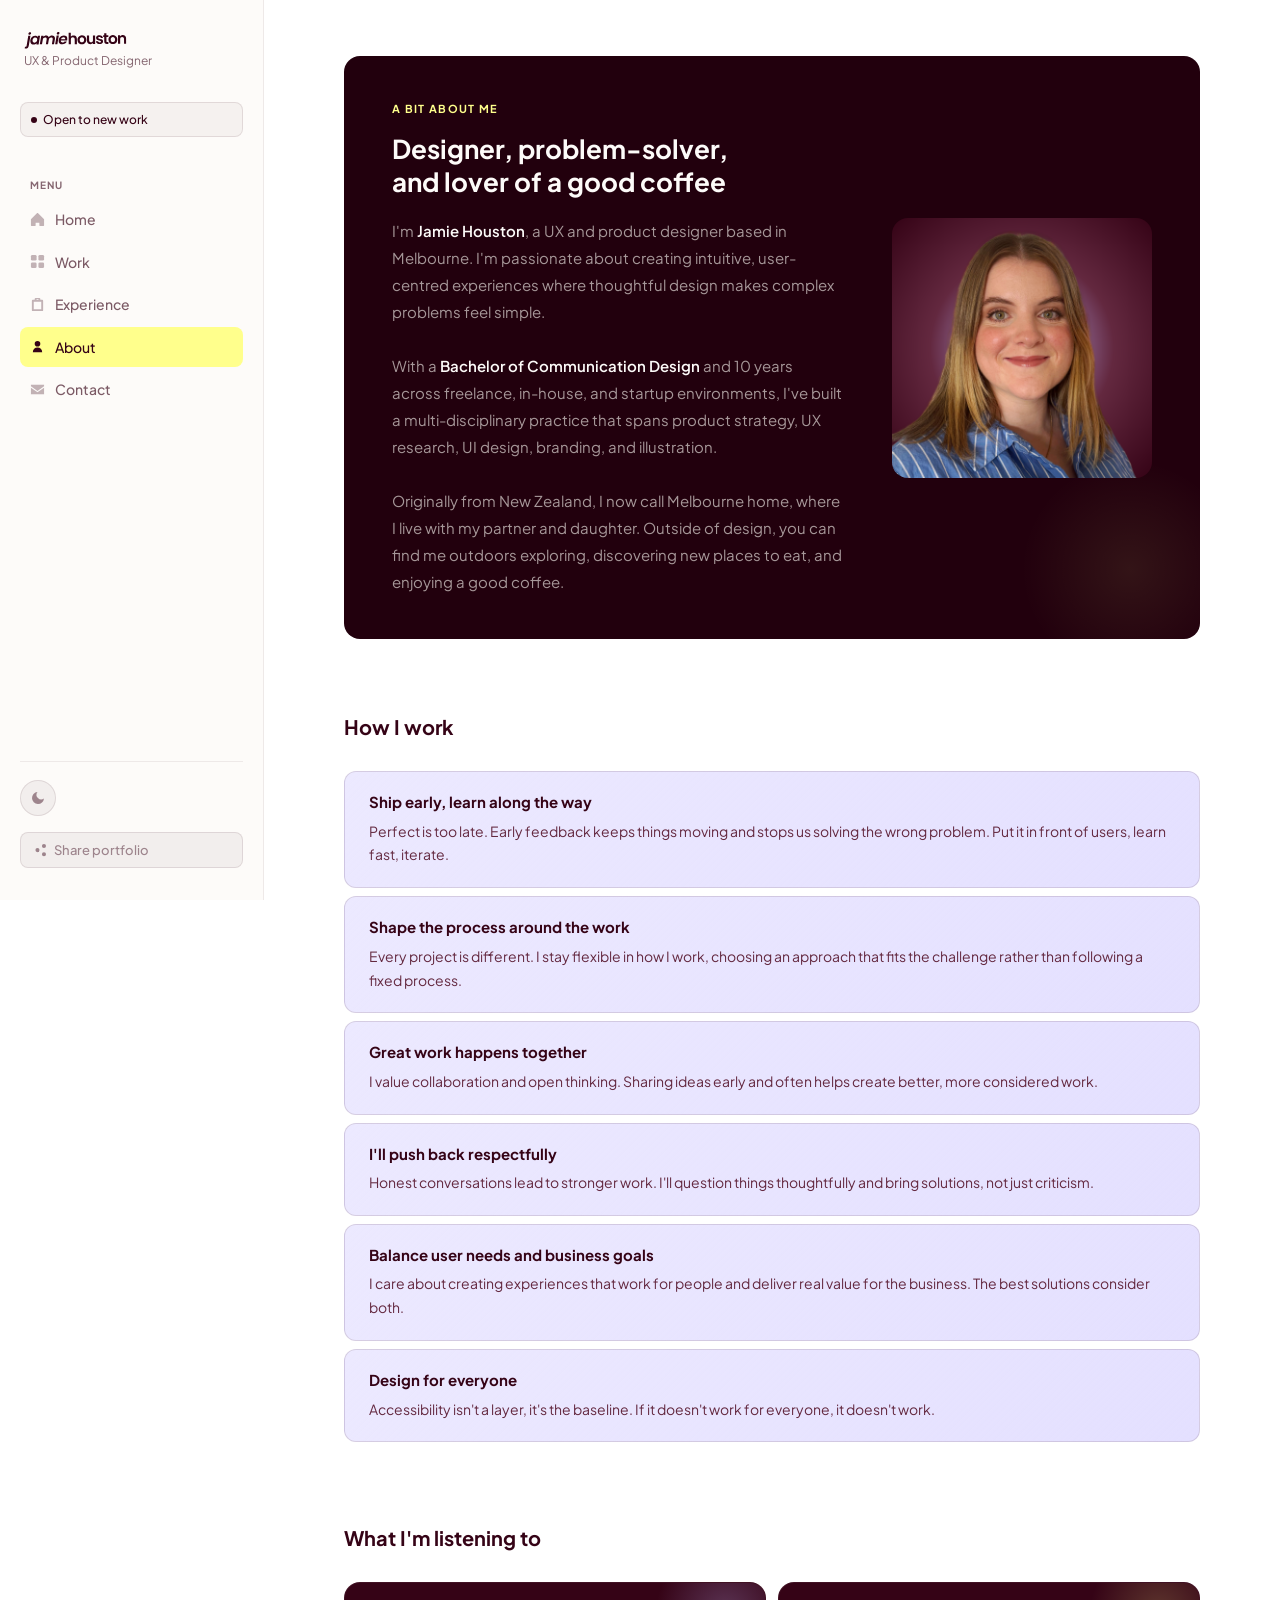
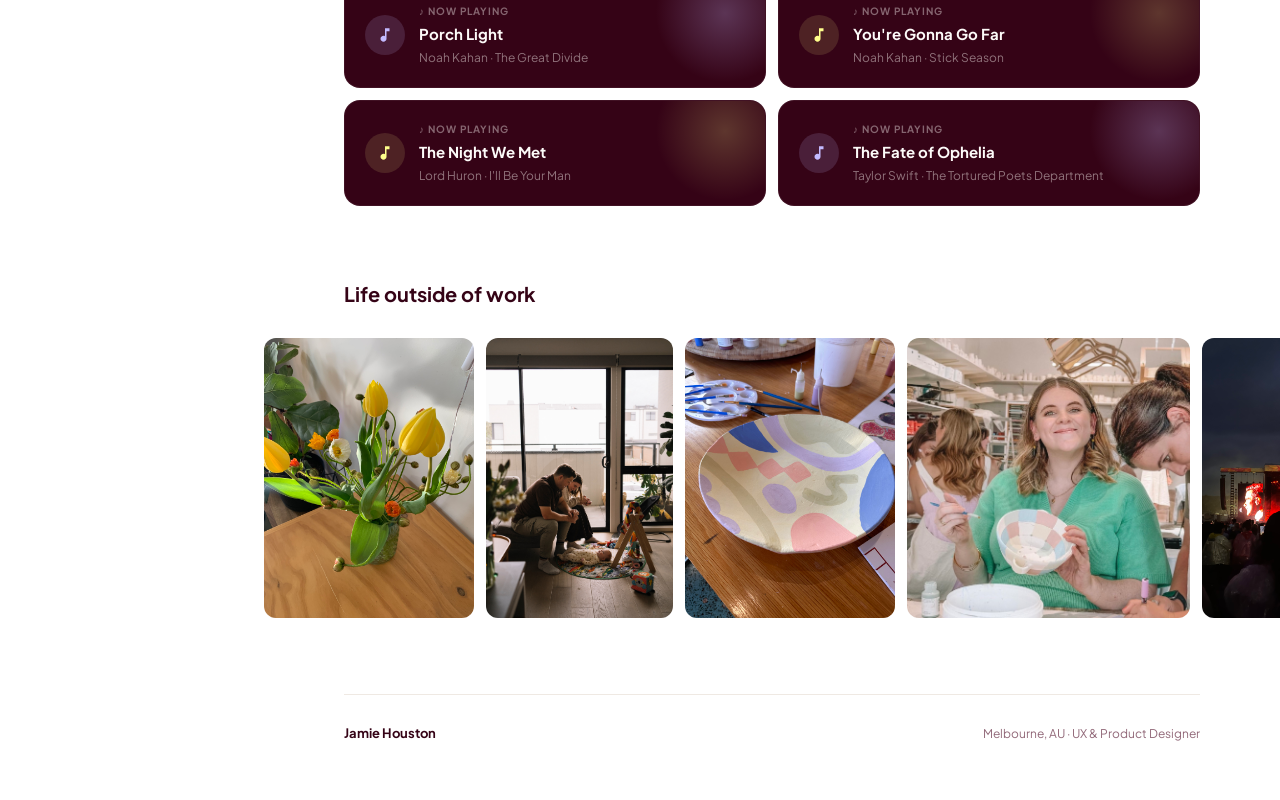
==== about.html @ 2d3634fd "Update portfolio" ====
<!DOCTYPE html>
<html lang="en">
<head>
  <meta charset="UTF-8">
  <meta name="viewport" content="width=device-width, initial-scale=1.0">
  <title>About — Jamie Houston</title>
  <style>
    @import url('https://fonts.googleapis.com/css2?family=Plus+Jakarta+Sans:ital,wght@0,400;0,500;0,600;0,700;1,400&display=swap');
    :root {
      --color-white-100:#ffffff;--color-egg-white-200:#fdfbf9;--color-egg-white-300:#efe9e3;
      --color-aubergine-100:#642940;--color-aubergine-200:#350316;--color-aubergine-300:#22000d;
      --color-lemon-100:#ffffda;--color-lemon-200:#ffff8c;--color-lemon-300:#ffff65;
      --color-violet-100:#ece9ff;--color-violet-200:#c3baff;--color-violet-300:#9081f1;
      --font:'Plus Jakarta Sans',sans-serif;--sidebar-w:264px;--content-max:1200px;
      --radius-sm:8px;--radius-md:12px;--radius-lg:16px;
    }
    *,*::before,*::after{box-sizing:border-box;margin:0;padding:0;}
    html{scroll-behavior:smooth;}
    body{font-family:var(--font);background:var(--color-white-100);color:var(--color-aubergine-200);line-height:1.6;-webkit-font-smoothing:antialiased;}
    a{color:inherit;}ul{list-style:none;}
    .layout{display:flex;min-height:100vh;}
    .main{margin-left:var(--sidebar-w);flex:1;padding:48px 60px;max-width:calc(100% - var(--sidebar-w));}
    .content{max-width:var(--content-max);}
    .sidebar{width:var(--sidebar-w);background:var(--color-aubergine-300);position:fixed;top:0;left:0;height:100vh;display:flex;flex-direction:column;padding:32px 20px;overflow-y:auto;z-index:10;}
    .sidebar-identity{display:flex;align-items:center;gap:12px;margin-bottom:32px;padding:0 4px;text-decoration:none;}
    .avatar{width:42px;height:42px;border-radius:50%;flex-shrink:0;overflow:hidden;object-fit:cover;display:block;}
    .sidebar-name{color:var(--color-egg-white-200);font-weight:700;font-size:14px;line-height:1.2;}
    .sidebar-role{color:rgba(255,251,247,0.55);font-size:12px;margin-top:2px;}
    .available-badge{display:flex;align-items:center;gap:6px;background:rgba(255,255,139,0.08);border:1px solid rgba(255,255,139,0.18);border-radius:var(--radius-sm);padding:7px 10px;margin-bottom:20px;font-size:12px;color:var(--color-lemon-200);font-weight:500;}
    .available-dot{width:6px;height:6px;background:var(--color-lemon-200);border-radius:50%;flex-shrink:0;animation:pulse 2.2s ease-in-out infinite;}
    @keyframes pulse{0%,100%{opacity:1;}50%{opacity:0.35;}}
    .sidebar-nav{display:flex;flex-direction:column;gap:2px;flex:1;}
    .nav-label{color:rgba(255,251,247,0.5);font-size:10px;font-weight:700;text-transform:uppercase;letter-spacing:0.1em;padding:0 10px;margin-top:20px;margin-bottom:4px;}
    .nav-link{display:flex;align-items:center;gap:10px;padding:9px 10px;border-radius:var(--radius-sm);color:rgba(255,251,247,0.5);text-decoration:none;font-size:14px;font-weight:500;transition:background 0.14s ease,color 0.14s ease;}
    .nav-link svg{flex-shrink:0;opacity:0.6;transition:opacity 0.14s;}
    .nav-link:hover{background:rgba(255,255,255,0.06);color:var(--color-egg-white-200);}
    .nav-link:hover svg{opacity:1;}
    .nav-link.active{background:rgba(255,255,139,0.1);color:var(--color-lemon-200);}
    .nav-link.active svg{opacity:1;}
    .sidebar-footer{margin-top:auto;padding-top:18px;border-top:1px solid rgba(255,255,255,0.06);display:flex;flex-direction:column;gap:6px;}
    .contact-link{display:flex;align-items:center;gap:8px;color:rgba(255,251,247,0.55);text-decoration:none;font-size:12px;padding:3px 0;transition:color 0.14s;}
    .contact-link svg{flex-shrink:0;}
    .contact-link:hover{color:var(--color-lemon-200);}
    .section{margin-bottom:72px;scroll-margin-top:32px;}
    .section-header{display:flex;align-items:baseline;justify-content:space-between;margin-bottom:28px;}
    .section-title{font-size:20px;font-weight:700;color:var(--color-aubergine-200);}
    .section-meta{font-size:13px;color:rgba(100,41,64,0.7);}
    .tag{display:inline-block;background:var(--color-violet-100);color:var(--color-aubergine-200);font-size:12px;font-weight:600;padding:5px 13px;border-radius:100px;}
    .tag-warm{background:var(--color-lemon-100);color:var(--color-aubergine-200);}
    .tag-outline{background:transparent;color:var(--color-aubergine-100);border:1px solid var(--color-egg-white-300);font-weight:500;}
    .tag-tool{background:var(--color-egg-white-300);color:var(--color-aubergine-100);}
    .tags-row{display:flex;flex-wrap:wrap;gap:8px;}
    .btn{display:inline-flex;align-items:center;gap:8px;font-family:var(--font);font-size:14px;font-weight:700;padding:10px 20px;border-radius:var(--radius-sm);text-decoration:none;cursor:pointer;border:none;transition:opacity 0.14s,transform 0.14s;}
    .btn:hover{opacity:0.88;transform:translateY(-1px);}
    .btn-primary{background:var(--color-lemon-200);color:var(--color-aubergine-300);}
    .btn-secondary{background:var(--color-aubergine-200);color:var(--color-egg-white-200);}
    .btn-ghost{background:transparent;color:var(--color-aubergine-100);border:1px solid var(--color-egg-white-300);padding:9px 18px;}
    .card{background:var(--color-white-100);border-radius:var(--radius-md);padding:24px;color:var(--color-aubergine-200);}
    .page-header{margin-bottom:48px;}
    .page-eyebrow{font-size:11px;font-weight:700;text-transform:uppercase;letter-spacing:0.12em;color:rgba(100,41,64,0.7);margin-bottom:8px;}
    .page-title{font-size:30px;font-weight:700;color:var(--color-aubergine-200);line-height:1.2;margin-bottom:12px;}
    .page-subtitle{font-size:15px;color:var(--color-aubergine-100);line-height:1.7;max-width:520px;}
    /* Photo slider */
    .about-slider-section{margin-bottom:72px;}
    .about-slider-section h2{font-size:20px;font-weight:700;color:var(--color-aubergine-200);margin-bottom:24px;}
    .about-slider-wrap{overflow:hidden;margin-left:-60px;margin-right:-60px;}
    @keyframes about-slide{0%{transform:translateX(0);}100%{transform:translateX(-50%);}}
    .about-slider-track{display:flex;gap:12px;width:max-content;animation:about-slide 80s linear infinite;padding:4px 0;}
    .about-slider-track:hover{animation-play-state:paused;}
    .about-slider-track img{height:280px;width:auto;display:block;border-radius:var(--radius-md);flex-shrink:0;object-fit:cover;}
    @media(max-width:768px){.about-slider-wrap{margin-left:-20px;margin-right:-20px;}.about-slider-track img{height:200px;}}
    @media(min-width:1280px){.about-slider-wrap{margin-left:-80px;margin-right:-80px;}}
    html.dark .about-slider-section h2{color:var(--color-egg-white-200);}
    .site-footer{border-top:1px solid var(--color-egg-white-300);padding-top:28px;display:flex;align-items:center;justify-content:space-between;}
    .footer-name{font-size:13px;font-weight:700;color:var(--color-aubergine-200);}
    .footer-meta{font-size:12px;color:rgba(100,41,64,0.7);}
    @media(max-width:768px){
      .mobile-topbar{display:flex;}
      .sidebar{transform:translateX(-100%);width:280px;height:100vh;top:0;left:0;flex-direction:column;padding:32px 20px;overflow-y:auto;z-index:30;}
      .sidebar.open{transform:translateX(0);}
      .mobile-overlay.open{display:block;}
      .main{margin-left:0;max-width:100%;padding:76px 20px 40px;}
    }
    @media(max-width:600px){.main{padding:76px 16px 40px;}.page-title{font-size:24px;}}
    @media(min-width:1280px){.main{padding:56px 80px;}}
    .share-btn{display:flex;align-items:center;gap:8px;width:100%;background:rgba(255,255,255,0.06);border:1px solid rgba(255,255,255,0.1);border-radius:var(--radius-sm);padding:9px 12px;color:rgba(255,251,247,0.5);font-family:var(--font);font-size:13px;font-weight:500;cursor:pointer;transition:background 0.14s,color 0.14s;}
    .share-btn:hover{background:rgba(255,255,255,0.1);color:var(--color-egg-white-200);}
    .share-btn.copied{color:var(--color-lemon-200);border-color:rgba(255,255,139,0.3);}
    .theme-toggle{width:36px;height:36px;border-radius:50%;background:rgba(255,255,255,0.06);border:1px solid rgba(255,255,255,0.1);color:rgba(255,251,247,0.5);display:flex;align-items:center;justify-content:center;cursor:pointer;transition:background 0.14s,color 0.14s;margin-bottom:10px;flex-shrink:0;}
    .theme-toggle:hover{background:rgba(255,255,255,0.12);color:var(--color-egg-white-200);}
    html:not(.dark) .sidebar{background:var(--color-egg-white-200);border-right:1px solid rgba(53,3,22,0.07);}
    html:not(.dark) .sidebar-name{color:#350316;}
    .sidebar-logo{height:17px;width:auto;display:block;}
    .mobile-topbar-logo{height:18px;width:auto;display:block;}
    html.dark .sidebar-logo,html.dark .mobile-topbar-logo{filter:brightness(0) invert(1);}
    html:not(.dark) .sidebar-role{color:rgba(53,3,22,0.6);}
    html:not(.dark) .available-badge{background:rgba(53,3,22,0.04);border-color:rgba(53,3,22,0.1);color:#350316;}
    html:not(.dark) .available-dot{background:#350316;}
    html:not(.dark) .nav-label{color:rgba(53,3,22,0.6);}
    html:not(.dark) .nav-link{color:rgba(53,3,22,0.65);}
    html:not(.dark) .nav-link svg{opacity:0.45;}
    html:not(.dark) .nav-link:hover{background:rgba(53,3,22,0.05);color:#350316;}
    html:not(.dark) .nav-link:hover svg,html:not(.dark) .nav-link.active svg{opacity:1;}
    html:not(.dark) .nav-link.active{background:var(--color-lemon-200);color:#350316;}
    html:not(.dark) .sidebar-footer{border-top-color:rgba(53,3,22,0.07);}
    html:not(.dark) .share-btn{background:rgba(53,3,22,0.05);border-color:rgba(53,3,22,0.1);color:rgba(53,3,22,0.45);}
    html:not(.dark) .share-btn:hover{background:rgba(53,3,22,0.08);color:#350316;}
    html:not(.dark) .theme-toggle{background:rgba(53,3,22,0.05);border-color:rgba(53,3,22,0.1);color:rgba(53,3,22,0.45);}
    html:not(.dark) .theme-toggle:hover{background:rgba(53,3,22,0.08);color:#350316;}
    html:not(.dark) .contact-link{color:rgba(53,3,22,0.6);}
    html.dark .sidebar{background:#350316;border-right:1px solid rgba(255,255,255,0.05);}
    html.dark body{background:var(--color-aubergine-300);color:var(--color-egg-white-200);}
    html.dark .card,html.dark .project-card,html.dark .about-card,html.dark .skills-block,html.dark .value-card,html.dark .contact-card{background:var(--color-aubergine-200);}
    html.dark .hero-card,html.dark .about-hero,html.dark .contact-hero{background:var(--color-aubergine-200);box-shadow:inset 0 0 0 1px rgba(255,255,255,0.06);}
    html.dark .section-title,html.dark .page-title,html.dark .exp-role,html.dark .project-title,html.dark .value-name,html.dark .fact-value,html.dark .contact-card-value,html.dark .plg-title{color:var(--color-egg-white-200);}
    html.dark .page-subtitle,html.dark .section-meta,html.dark .page-eyebrow,html.dark .footer-name,html.dark .footer-meta,html.dark .exp-company,html.dark .exp-dates,html.dark .exp-desc,html.dark .project-desc,html.dark .value-text,html.dark .about-card p,html.dark .fact-label,html.dark .contact-card-label,html.dark .avail-text,html.dark .plg-label,html.dark .skills-block-title,html.dark .about-card-title{color:rgba(255,251,247,0.55);}
    html.dark .tag{background:rgba(195,186,255,0.18);color:var(--color-egg-white-200);}
    html.dark .tag-warm{background:rgba(255,255,139,0.14);}
    html.dark .tag-outline{border-color:rgba(255,255,255,0.12);color:rgba(255,251,247,0.45);}
    html.dark .tag-tool,html.dark .exp-skill{background:rgba(255,255,255,0.07);color:rgba(255,251,247,0.55);}
    html.dark .project-cat{background:rgba(195,186,255,0.15);color:rgba(255,251,247,0.7);}
    html.dark .project-cat-warm{background:rgba(255,255,139,0.12);}
    html.dark .btn-ghost{border-color:rgba(255,255,255,0.15);color:rgba(255,251,247,0.6);}
    html.dark .site-footer{border-top-color:rgba(255,255,255,0.08);}
    html.dark .exp-entry{border-bottom-color:rgba(255,255,255,0.08);}
    html.dark .fact-row{border-bottom-color:rgba(255,255,255,0.08);}
    html.dark .plg-box{background:rgba(255,255,255,0.04);}
    html.dark .exp-bullet{color:rgba(255,251,247,0.6);}
    html.dark .exp-current-badge{background:rgba(255,255,139,0.12);}
    html.dark .availability-card{background:rgba(255,255,139,0.05);border-color:rgba(255,255,139,0.12);}
    html.dark .icon-email{background:rgba(195,186,255,0.1);}
    html.dark .icon-linkedin{background:rgba(255,255,139,0.08);}
    html.dark .icon-website{background:rgba(255,255,255,0.05);}
    html.dark .contact-card{border-color:rgba(255,255,255,0.06);}
    /* ---- Page styles ---- */

    /* ---- About hero ---- */
    .about-hero {
      background: var(--color-aubergine-300);
      border-radius: var(--radius-lg);
      padding: 44px 48px;
      margin-bottom: 20px;
      position: relative;
      overflow: hidden;
      display: grid;
      grid-template-columns: 1fr 260px;
      gap: 48px;
      align-items: center;
    }

    .about-hero::after {
      content: '';
      position: absolute;
      bottom: -40px; right: -40px;
      width: 220px; height: 220px;
      background: radial-gradient(circle, rgba(255,255,139,0.08) 0%, transparent 70%);
      pointer-events: none;
    }

    .about-hero-inner {
      position: relative;
      z-index: 1;
    }

    .about-hero-img{position:relative;z-index:1;}
    .about-hero-img img{width:100%;aspect-ratio:1/1;object-fit:cover;border-radius:var(--radius-lg);display:block;}
    @media(max-width:960px){.about-hero{grid-template-columns:1fr;}.about-hero-img{width:160px;margin:24px auto 0;}}

    .about-eyebrow {
      font-size: 11px;
      font-weight: 700;
      color: var(--color-lemon-200);
      text-transform: uppercase;
      letter-spacing: 0.12em;
      margin-bottom: 14px;
    }

    .about-headline {
      font-size: 26px;
      font-weight: 700;
      color: var(--color-egg-white-200);
      line-height: 1.3;
      margin-bottom: 18px;
    }

    .about-body {
      font-size: 15px;
      color: rgba(255,251,247,0.6);
      line-height: 1.8;
    }

    .about-body strong { color: var(--color-egg-white-200); font-weight: 600; }

    /* ---- Two-col layout for about sections ---- */
    .about-grid {
      display: grid;
      grid-template-columns: 1fr 1fr;
      gap: 16px;
      margin-bottom: 16px;
    }

    .about-card {
      background: var(--color-white-100);
      border-radius: var(--radius-md);
      padding: 28px;
    }

    .about-card-title {
      font-size: 11px;
      font-weight: 700;
      text-transform: uppercase;
      letter-spacing: 0.1em;
      color: rgba(100,41,64,0.7);
      margin-bottom: 14px;
    }

    .about-card p {
      font-size: 14px;
      color: var(--color-aubergine-100);
      line-height: 1.7;
    }

    /* ---- Values ---- */
    .how-list{display:flex;flex-direction:column;gap:0;}
    .how-item{background:linear-gradient(135deg,var(--color-violet-100) 0%,rgba(195,186,255,0.45) 100%);border:1px solid rgba(53,3,22,0.12);border-radius:var(--radius-md);margin-bottom:8px;overflow:hidden;padding:20px 24px;}
    .how-item-title{font-size:15px;font-weight:700;color:var(--color-aubergine-200);line-height:1.3;margin-bottom:8px;}
    .how-item-text{font-size:14px;color:var(--color-aubergine-100);line-height:1.7;margin:0;}
    html.dark .how-item{background:rgba(195,186,255,0.06);border-color:rgba(195,186,255,0.12);}
    html.dark .how-item-title{color:var(--color-egg-white-200);}
    html.dark .how-item-text{color:rgba(255,251,247,0.6);}

    /* ---- Quick facts ---- */
    .facts-list {
      display: flex;
      flex-direction: column;
      gap: 0;
    }

    .fact-row {
      display: flex;
      justify-content: space-between;
      align-items: baseline;
      gap: 16px;
      padding: 13px 0;
      border-bottom: 1px solid var(--color-egg-white-300);
      font-size: 14px;
    }

    .fact-row:last-child { border-bottom: none; }

    .fact-label {
      color: rgba(100,41,64,0.7);
      font-weight: 500;
      flex-shrink: 0;
    }

    .fact-value {
      color: var(--color-aubergine-200);
      font-weight: 600;
      text-align: right;
    }

    @media (max-width: 640px) {
      .about-hero { padding: 28px 24px; }
      .about-grid { grid-template-columns: 1fr; }
      .values-grid { grid-template-columns: 1fr; }
    }
    .sidebar{transition:transform 0.3s ease;}
    @media(min-width:769px){.mobile-topbar{display:none;}}
    .mobile-topbar{position:fixed;top:0;left:0;right:0;z-index:35;height:56px;padding:0 20px;align-items:center;justify-content:space-between;background:var(--color-egg-white-200);border-bottom:1px solid var(--color-egg-white-300);}
    .mobile-topbar-name{font-size:14px;font-weight:700;color:var(--color-aubergine-200);}
    .mobile-topbar-actions{display:flex;align-items:center;gap:8px;}
    .mobile-topbar-actions .theme-toggle{margin-bottom:0;}
    .hamburger-btn{width:36px;height:36px;border-radius:var(--radius-sm);background:transparent;border:1px solid rgba(53,3,22,0.15);color:var(--color-aubergine-200);display:flex;align-items:center;justify-content:center;cursor:pointer;transition:background 0.14s;}
    .hamburger-btn:hover{background:rgba(53,3,22,0.06);}
    .mobile-overlay{display:none;position:fixed;inset:0;background:rgba(34,0,13,0.45);z-index:25;}
    html.dark .mobile-topbar{background:var(--color-aubergine-300);border-bottom-color:rgba(255,255,255,0.07);}
    html.dark .mobile-topbar-name{color:var(--color-egg-white-200);}
    html.dark .hamburger-btn{border-color:rgba(255,255,255,0.15);color:var(--color-egg-white-200);}
    html.dark .hamburger-btn:hover{background:rgba(255,255,255,0.08);}

    /* ---- Listening section ---- */
    .listening-grid{display:grid;grid-template-columns:1fr 1fr;gap:12px;}
    .song-card{position:relative;overflow:hidden;background:var(--color-aubergine-200);border-radius:var(--radius-lg);padding:20px;display:flex;align-items:center;gap:14px;text-decoration:none;transition:transform 0.25s ease,box-shadow 0.25s ease;border:1px solid rgba(255,255,255,0.06);}
    .song-card:hover{transform:translateY(-4px);box-shadow:0 14px 36px rgba(34,0,13,0.35);}
    .song-card-glow{position:absolute;width:140px;height:140px;border-radius:50%;top:-40px;right:-30px;pointer-events:none;opacity:0.45;transition:opacity 0.3s ease;}
    .song-card:hover .song-card-glow{opacity:0.85;}
    .song-card--violet .song-card-glow{background:radial-gradient(circle,rgba(195,186,255,0.6) 0%,transparent 70%);}
    .song-card--lemon .song-card-glow{background:radial-gradient(circle,rgba(255,255,139,0.45) 0%,transparent 70%);}
    .song-note-icon{width:40px;height:40px;border-radius:50%;display:flex;align-items:center;justify-content:center;flex-shrink:0;transition:transform 0.25s ease;}
    .song-card:hover .song-note-icon{transform:scale(1.1);}
    .song-card--violet .song-note-icon{background:rgba(195,186,255,0.15);color:var(--color-violet-200);}
    .song-card--lemon .song-note-icon{background:rgba(255,255,139,0.12);color:var(--color-lemon-200);}
    .song-info{flex:1;min-width:0;}
    .song-now-label{font-size:10px;font-weight:700;text-transform:uppercase;letter-spacing:0.1em;color:rgba(255,251,247,0.4);margin-bottom:5px;}
    .song-title{font-size:15px;font-weight:700;color:var(--color-egg-white-200);white-space:nowrap;overflow:hidden;text-overflow:ellipsis;line-height:1.3;}
    .song-meta{font-size:12px;color:rgba(255,251,247,0.45);margin-top:4px;white-space:nowrap;overflow:hidden;text-overflow:ellipsis;}
    .song-waves{display:flex;align-items:flex-end;gap:3px;height:22px;flex-shrink:0;}
    .wave-bar{width:3px;border-radius:2px;animation:wave-anim 1s ease-in-out infinite;}
    .song-card:hover .wave-bar{animation-duration:0.45s;}
    .song-card--violet .wave-bar{background:var(--color-violet-200);}
    .song-card--lemon .wave-bar{background:var(--color-lemon-200);}
    @keyframes wave-anim{0%,100%{height:4px;opacity:0.5;}50%{height:20px;opacity:1;}}
    .wave-bar:nth-child(1){animation-delay:0s;}
    .wave-bar:nth-child(2){animation-delay:0.18s;}
    .wave-bar:nth-child(3){animation-delay:0.36s;}
    .wave-bar:nth-child(4){animation-delay:0.09s;}
    .wave-bar:nth-child(5){animation-delay:0.27s;}
    @media(max-width:640px){.listening-grid{grid-template-columns:1fr;}}

    /* ---- Page load animations ---- */
    @keyframes fadeUp{from{opacity:0;transform:translateY(22px);}to{opacity:1;transform:translateY(0);}}
    @keyframes fadeIn{from{opacity:0;}to{opacity:1;}}
    .anim-hero{animation:fadeUp 0.6s ease both;}
    .anim-tags{animation:fadeUp 0.6s ease 0.15s both;}
    .anim-how-head{animation:fadeUp 0.55s ease 0.25s both;}
    .anim-how-item{opacity:0;animation:fadeUp 0.45s ease both;}
    .anim-slider{animation:fadeIn 0.7s ease 0.5s both;}
    @media(prefers-reduced-motion:reduce){
      .anim-hero,.anim-tags,.anim-how-head,.anim-how-item,.anim-slider{animation:none;opacity:1;}
    }
  </style>
</head>
<body>
<div class="layout">
  <!-- MOBILE TOP BAR -->
  <div class="mobile-topbar">
    <img src="images/jamie-houston-logo.svg" class="mobile-topbar-logo" alt="Jamie Houston">
    <div class="mobile-topbar-actions">
      <button class="theme-toggle" onclick="toggleTheme()" title="Toggle theme"></button>
      <button class="hamburger-btn" onclick="toggleMobileMenu()"><svg width="18" height="14" viewBox="0 0 18 14" fill="currentColor"><rect width="18" height="2" rx="1"/><rect y="6" width="18" height="2" rx="1"/><rect y="12" width="18" height="2" rx="1"/></svg></button>
    </div>
  </div>
  <div class="mobile-overlay" id="mobileOverlay" onclick="toggleMobileMenu()"></div>


  <!-- SIDEBAR -->
  <aside class="sidebar">
    <a href="index.html" class="sidebar-identity">
      
      <div>
        <img src="images/jamie-houston-logo.svg" class="sidebar-logo" alt="Jamie Houston">
        <div class="sidebar-role">UX &amp; Product Designer</div>
      </div>
    </a>

    <div class="available-badge">
      <span class="available-dot"></span>
      Open to new work
    </div>

    <nav class="sidebar-nav">
      <span class="nav-label">Menu</span>
      <a href="index.html" class="nav-link">
        <svg width="15" height="15" viewBox="0 0 16 16" fill="currentColor"><path d="M8.354 1.146a.5.5 0 00-.708 0L1 7.793V14.5A.5.5 0 001.5 15h4a.5.5 0 00.5-.5v-3h4v3a.5.5 0 00.5.5h4a.5.5 0 00.5-.5V7.793L8.354 1.146z"/></svg>
        <span>Home</span>
      </a>
      <a href="work.html" class="nav-link">
        <svg width="15" height="15" viewBox="0 0 16 16" fill="currentColor"><rect x="1" y="1" width="6" height="6" rx="1.5"/><rect x="9" y="1" width="6" height="6" rx="1.5"/><rect x="1" y="9" width="6" height="6" rx="1.5"/><rect x="9" y="9" width="6" height="6" rx="1.5"/></svg>
        <span>Work</span>
      </a>
      <a href="experience.html" class="nav-link">
        <svg width="15" height="15" viewBox="0 0 16 16" fill="currentColor"><path d="M6 1h4a1 1 0 011 1v1h2a1 1 0 011 1v10a1 1 0 01-1 1H3a1 1 0 01-1-1V4a1 1 0 011-1h2V2a1 1 0 011-1zm1 2h2V2H7v1zM4 5v8h8V5H4z"/></svg>
        <span>Experience</span>
      </a>
      <a href="about.html" class="nav-link active">
        <svg width="15" height="15" viewBox="0 0 16 16" fill="currentColor"><path d="M8 8a3 3 0 100-6 3 3 0 000 6zm-5 6a5 5 0 1110 0H3z"/></svg>
        <span>About</span>
      </a>
      <a href="contact.html" class="nav-link">
        <svg width="15" height="15" viewBox="0 0 16 16" fill="currentColor"><path d="M1 3h14v1.5L8 9.5 1 4.5V3zm0 3l7 5 7-5V13H1V6z"/></svg>
        <span>Contact</span>
      </a>
    </nav>

    <div class="sidebar-footer">
      <button class="theme-toggle" id="themeToggle" onclick="toggleTheme()" title="Toggle light / dark mode"></button>
      <button class="share-btn" onclick="sharePortfolio(this)">
        <svg width="13" height="13" viewBox="0 0 16 16" fill="currentColor"><path d="M11 2.5a2.5 2.5 0 115 0 2.5 2.5 0 01-5 0zm-8 5a2.5 2.5 0 115 0 2.5 2.5 0 01-5 0zm8 5a2.5 2.5 0 115 0 2.5 2.5 0 01-5 0zm-7.4-4.7l4.8 2.8m0-5.6L3.6 7.8"/></svg>
        Share portfolio
      </button>
    </div>
  </aside>

  <!-- MAIN -->
  <main class="main">
    <div class="content">

      <!-- Hero -->
      <section class="section">
        <div class="about-hero anim-hero">
          <div class="about-hero-inner">
            <div class="about-eyebrow">A bit about me</div>
            <h1 class="about-headline">Designer, problem-solver,<br>and lover of a good coffee</h1>
            <p class="about-body">
              I'm <strong>Jamie Houston</strong>, a UX and product designer based in Melbourne. I'm passionate about creating intuitive, user-centred experiences where thoughtful design makes complex problems feel simple.<br><br>
              With a <strong>Bachelor of Communication Design</strong> and 10 years across freelance, in-house, and startup environments, I've built a multi-disciplinary practice that spans product strategy, UX research, UI design, branding, and illustration.<br><br>
              Originally from New Zealand, I now call Melbourne home, where I live with my partner and daughter. Outside of design, you can find me outdoors exploring, discovering new places to eat, and enjoying a good coffee.
            </p>
          </div>
          <div class="about-hero-img">
            <img src="images/about-image-jamie.png" alt="Jamie Houston">
          </div>
        </div>

      </section>


      <!-- How I work -->
      <section class="section">
        <div class="section-header anim-how-head">
          <h2 class="section-title">How I work</h2>
        </div>
        <div class="how-list">
          <div class="how-item anim-how-item" style="animation-delay:0.32s">
            <p class="how-item-title">Ship early, learn along the way</p>
            <p class="how-item-text">Perfect is too late. Early feedback keeps things moving and stops us solving the wrong problem. Put it in front of users, learn fast, iterate.</p>
          </div>
          <div class="how-item anim-how-item" style="animation-delay:0.39s">
            <p class="how-item-title">Shape the process around the work</p>
            <p class="how-item-text">Every project is different. I stay flexible in how I work, choosing an approach that fits the challenge rather than following a fixed process.</p>
          </div>
          <div class="how-item anim-how-item" style="animation-delay:0.46s">
            <p class="how-item-title">Great work happens together</p>
            <p class="how-item-text">I value collaboration and open thinking. Sharing ideas early and often helps create better, more considered work.</p>
          </div>
          <div class="how-item anim-how-item" style="animation-delay:0.53s">
            <p class="how-item-title">I'll push back respectfully</p>
            <p class="how-item-text">Honest conversations lead to stronger work. I'll question things thoughtfully and bring solutions, not just criticism.</p>
          </div>
          <div class="how-item anim-how-item" style="animation-delay:0.67s">
            <p class="how-item-title">Balance user needs and business goals</p>
            <p class="how-item-text">I care about creating experiences that work for people and deliver real value for the business. The best solutions consider both.</p>
          </div>
          <div class="how-item anim-how-item" style="animation-delay:0.74s">
            <p class="how-item-title">Design for everyone</p>
            <p class="how-item-text">Accessibility isn't a layer, it's the baseline. If it doesn't work for everyone, it doesn't work.</p>
          </div>
        </div>
      </section>

      <!-- What I'm listening to -->
      <section class="section">
        <div class="section-header">
          <h2 class="section-title">What I'm listening to</h2>
        </div>
        <div class="listening-grid">

          <a class="song-card song-card--violet" href="https://open.spotify.com/search/Porch%20Light%20Noah%20Kahan" target="_blank" rel="noopener">
            <div class="song-card-glow"></div>
            <div class="song-note-icon">
              <svg width="18" height="18" viewBox="0 0 24 24" fill="currentColor"><path d="M12 3v10.55c-.59-.34-1.27-.55-2-.55-2.21 0-4 1.79-4 4s1.79 4 4 4 4-1.79 4-4V7h4V3h-6z"/></svg>
            </div>
            <div class="song-info">
              <div class="song-now-label">♪ Now playing</div>
              <div class="song-title">Porch Light</div>
              <div class="song-meta">Noah Kahan · The Great Divide</div>
            </div>
            <div class="song-waves">
              <div class="wave-bar"></div><div class="wave-bar"></div><div class="wave-bar"></div><div class="wave-bar"></div><div class="wave-bar"></div>
            </div>
          </a>

          <a class="song-card song-card--lemon" href="https://open.spotify.com/search/You%27re%20Gonna%20Go%20Far%20Noah%20Kahan" target="_blank" rel="noopener">
            <div class="song-card-glow"></div>
            <div class="song-note-icon">
              <svg width="18" height="18" viewBox="0 0 24 24" fill="currentColor"><path d="M12 3v10.55c-.59-.34-1.27-.55-2-.55-2.21 0-4 1.79-4 4s1.79 4 4 4 4-1.79 4-4V7h4V3h-6z"/></svg>
            </div>
            <div class="song-info">
              <div class="song-now-label">♪ Now playing</div>
              <div class="song-title">You're Gonna Go Far</div>
              <div class="song-meta">Noah Kahan · Stick Season</div>
            </div>
            <div class="song-waves">
              <div class="wave-bar"></div><div class="wave-bar"></div><div class="wave-bar"></div><div class="wave-bar"></div><div class="wave-bar"></div>
            </div>
          </a>

          <a class="song-card song-card--lemon" href="https://open.spotify.com/search/The%20Night%20We%20Met%20Lord%20Huron" target="_blank" rel="noopener">
            <div class="song-card-glow"></div>
            <div class="song-note-icon">
              <svg width="18" height="18" viewBox="0 0 24 24" fill="currentColor"><path d="M12 3v10.55c-.59-.34-1.27-.55-2-.55-2.21 0-4 1.79-4 4s1.79 4 4 4 4-1.79 4-4V7h4V3h-6z"/></svg>
            </div>
            <div class="song-info">
              <div class="song-now-label">♪ Now playing</div>
              <div class="song-title">The Night We Met</div>
              <div class="song-meta">Lord Huron · I'll Be Your Man</div>
            </div>
            <div class="song-waves">
              <div class="wave-bar"></div><div class="wave-bar"></div><div class="wave-bar"></div><div class="wave-bar"></div><div class="wave-bar"></div>
            </div>
          </a>

          <a class="song-card song-card--violet" href="https://open.spotify.com/search/The%20Fate%20of%20Ophelia%20Taylor%20Swift" target="_blank" rel="noopener">
            <div class="song-card-glow"></div>
            <div class="song-note-icon">
              <svg width="18" height="18" viewBox="0 0 24 24" fill="currentColor"><path d="M12 3v10.55c-.59-.34-1.27-.55-2-.55-2.21 0-4 1.79-4 4s1.79 4 4 4 4-1.79 4-4V7h4V3h-6z"/></svg>
            </div>
            <div class="song-info">
              <div class="song-now-label">♪ Now playing</div>
              <div class="song-title">The Fate of Ophelia</div>
              <div class="song-meta">Taylor Swift · The Tortured Poets Department</div>
            </div>
            <div class="song-waves">
              <div class="wave-bar"></div><div class="wave-bar"></div><div class="wave-bar"></div><div class="wave-bar"></div><div class="wave-bar"></div>
            </div>
          </a>

        </div>
      </section>

      <!-- Photo slider -->
      <section class="about-slider-section anim-slider">
        <h2>Life outside of work</h2>
        <div class="about-slider-wrap">
          <div class="about-slider-track">
            <img src="images/about-image-1.jpg" alt=""><img src="images/about-image-2.JPG" alt=""><img src="images/about-image-3.jpg" alt=""><img src="images/about-image-4.jpg" alt=""><img src="images/about-image-5.jpg" alt=""><img src="images/about-image-6.jpg" alt=""><img src="images/about-image-7.jpg" alt=""><img src="images/about-image-8.jpg" alt=""><img src="images/about-image-9.jpg" alt=""><img src="images/about-image-10.JPG" alt=""><img src="images/about-image-11.jpg" alt=""><img src="images/about-image-12.jpg" alt=""><img src="images/about-image-13.jpg" alt=""><img src="images/about-image-14.jpg" alt=""><img src="images/about-image-15.jpg" alt=""><img src="images/about-image-16.jpg" alt=""><img src="images/about-image-17.jpg" alt=""><img src="images/about-image-18.jpg" alt=""><img src="images/about-image-19.jpg" alt=""><img src="images/about-image-20.JPG" alt=""><img src="images/about-image-21.jpg" alt=""><img src="images/about-image-22.jpg" alt=""><img src="images/about-image-23.jpg" alt=""><img src="images/about-image-24.jpg" alt=""><img src="images/about-image-25.jpg" alt=""><img src="images/about-image-26.jpg" alt=""><img src="images/about-image-27.jpg" alt=""><img src="images/about-image-28.jpg" alt=""><img src="images/about-image-29.jpg" alt=""><img src="images/about-image-30.JPG" alt="">
            <img src="images/about-image-1.jpg" alt=""><img src="images/about-image-2.JPG" alt=""><img src="images/about-image-3.jpg" alt=""><img src="images/about-image-4.jpg" alt=""><img src="images/about-image-5.jpg" alt=""><img src="images/about-image-6.jpg" alt=""><img src="images/about-image-7.jpg" alt=""><img src="images/about-image-8.jpg" alt=""><img src="images/about-image-9.jpg" alt=""><img src="images/about-image-10.JPG" alt=""><img src="images/about-image-11.jpg" alt=""><img src="images/about-image-12.jpg" alt=""><img src="images/about-image-13.jpg" alt=""><img src="images/about-image-14.jpg" alt=""><img src="images/about-image-15.jpg" alt=""><img src="images/about-image-16.jpg" alt=""><img src="images/about-image-17.jpg" alt=""><img src="images/about-image-18.jpg" alt=""><img src="images/about-image-19.jpg" alt=""><img src="images/about-image-20.JPG" alt=""><img src="images/about-image-21.jpg" alt=""><img src="images/about-image-22.jpg" alt=""><img src="images/about-image-23.jpg" alt=""><img src="images/about-image-24.jpg" alt=""><img src="images/about-image-25.jpg" alt=""><img src="images/about-image-26.jpg" alt=""><img src="images/about-image-27.jpg" alt=""><img src="images/about-image-28.jpg" alt=""><img src="images/about-image-29.jpg" alt=""><img src="images/about-image-30.JPG" alt="">
          </div>
        </div>
      </section>

      <footer class="site-footer">
        <span class="footer-name">Jamie Houston</span>
        <span class="footer-meta">Melbourne, AU · UX &amp; Product Designer</span>
      </footer>

    </div>
  </main>
</div>
<script>
function toggleTheme() {
  const isDark = document.documentElement.classList.toggle('dark');
  localStorage.setItem('theme', isDark ? 'dark' : 'light');
  updateThemeIcon();
}
function updateThemeIcon() {
  const isDark = document.documentElement.classList.contains('dark');
  const icon = isDark
    ? '<svg width="16" height="16" viewBox="0 0 24 24" fill="none" stroke="currentColor" stroke-width="2" stroke-linecap="round" stroke-linejoin="round"><circle cx="12" cy="12" r="4"/><path d="M12 2v2M12 20v2M4.93 4.93l1.41 1.41M17.66 17.66l1.41 1.41M2 12h2M20 12h2M6.34 17.66l-1.41 1.41M19.07 4.93l-1.41 1.41"/></svg>'
    : '<svg width="16" height="16" viewBox="0 0 24 24" fill="currentColor"><path d="M21 12.79A9 9 0 1 1 11.21 3 7 7 0 0 0 21 12.79z"/></svg>';
  document.querySelectorAll('.theme-toggle').forEach(btn => btn.innerHTML = icon);
}
function toggleMobileMenu() {
  document.querySelector('.sidebar').classList.toggle('open');
  document.getElementById('mobileOverlay').classList.toggle('open');
}
(function() {
  if (localStorage.getItem('theme') === 'dark') document.documentElement.classList.add('dark');
  updateThemeIcon();
})();
function sharePortfolio(btn) {
  const url = window.location.href;
  if (navigator.share) {
    navigator.share({ title: 'Jamie Houston — UX & Product Designer', url });
  } else {
    navigator.clipboard.writeText(url).then(() => {
      const orig = btn.innerHTML;
      btn.innerHTML = '<svg width="13" height="13" viewBox="0 0 16 16" fill="currentColor"><path d="M13 3L6 11 3 8"/></svg> Link copied!';
      btn.classList.add('copied');
      setTimeout(() => { btn.innerHTML = orig; btn.classList.remove('copied'); }, 2000);
    });
  }
}
</script>
</body>
</html>
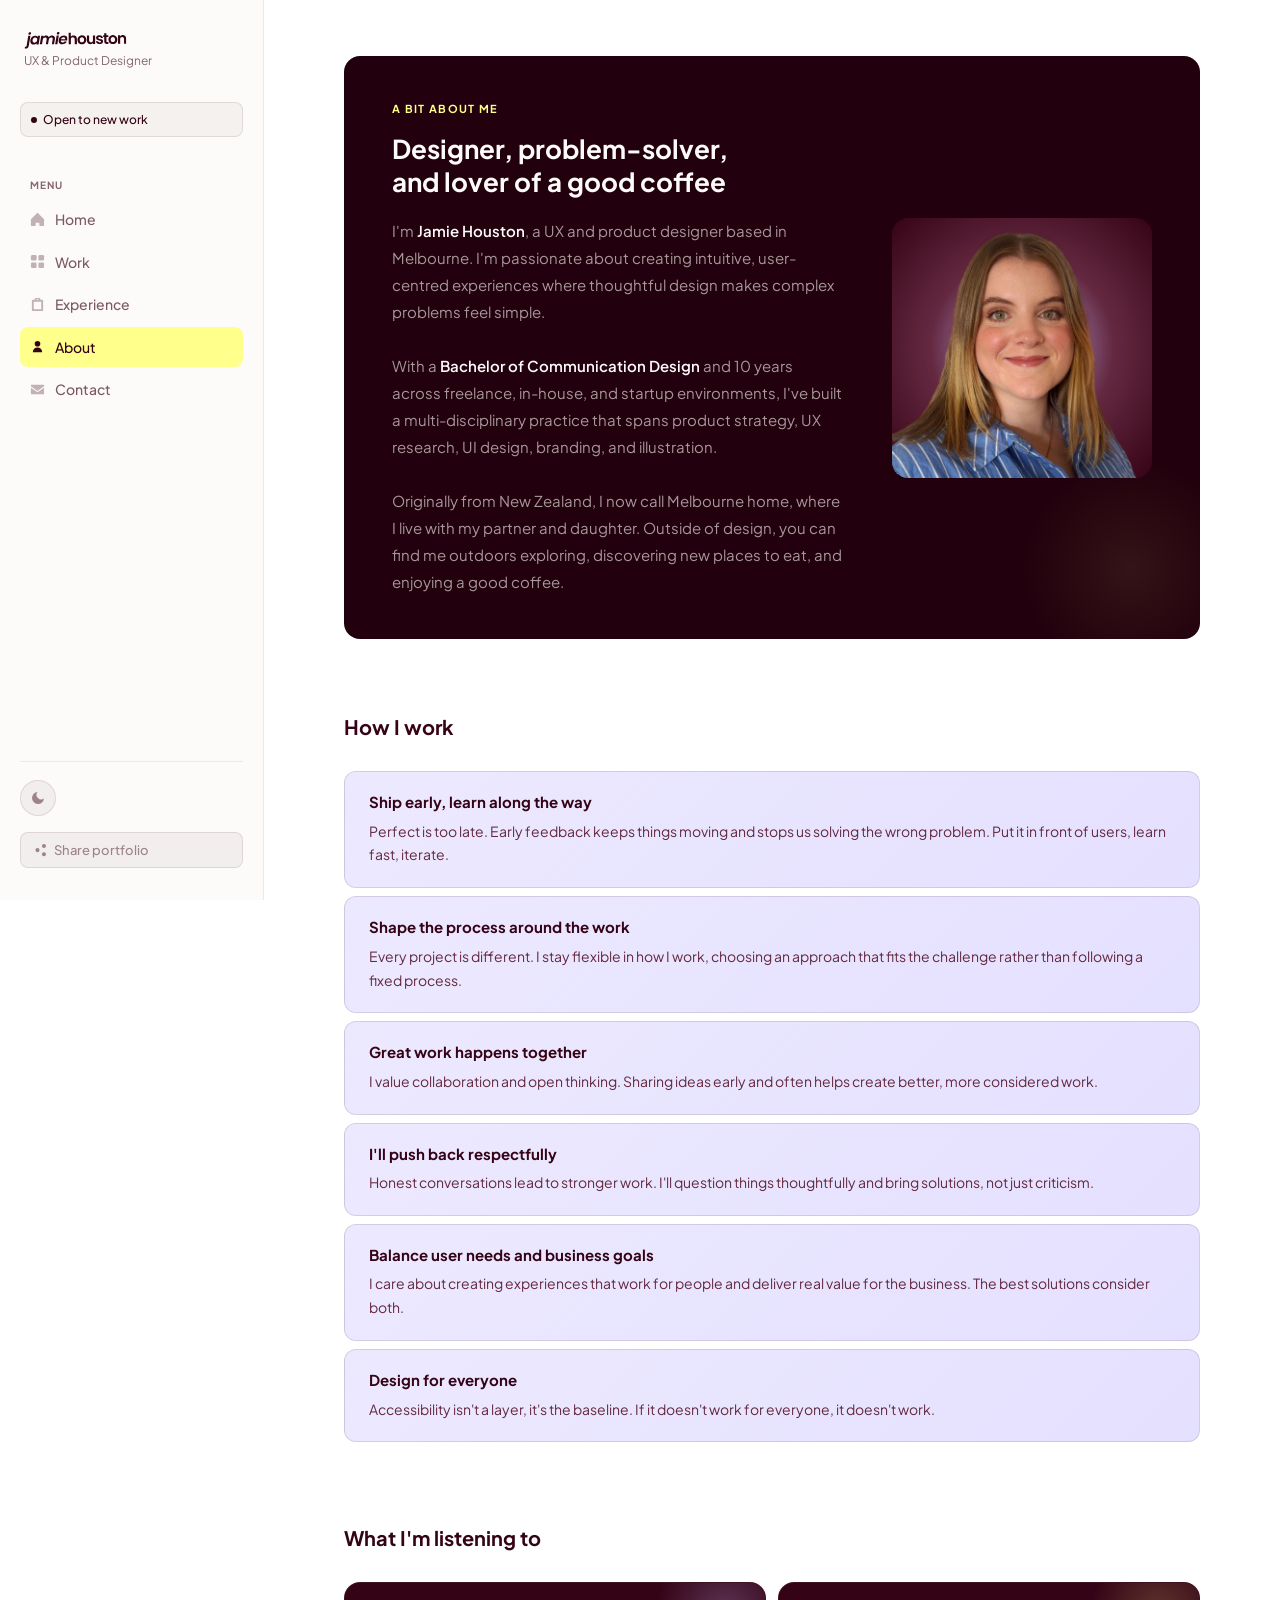
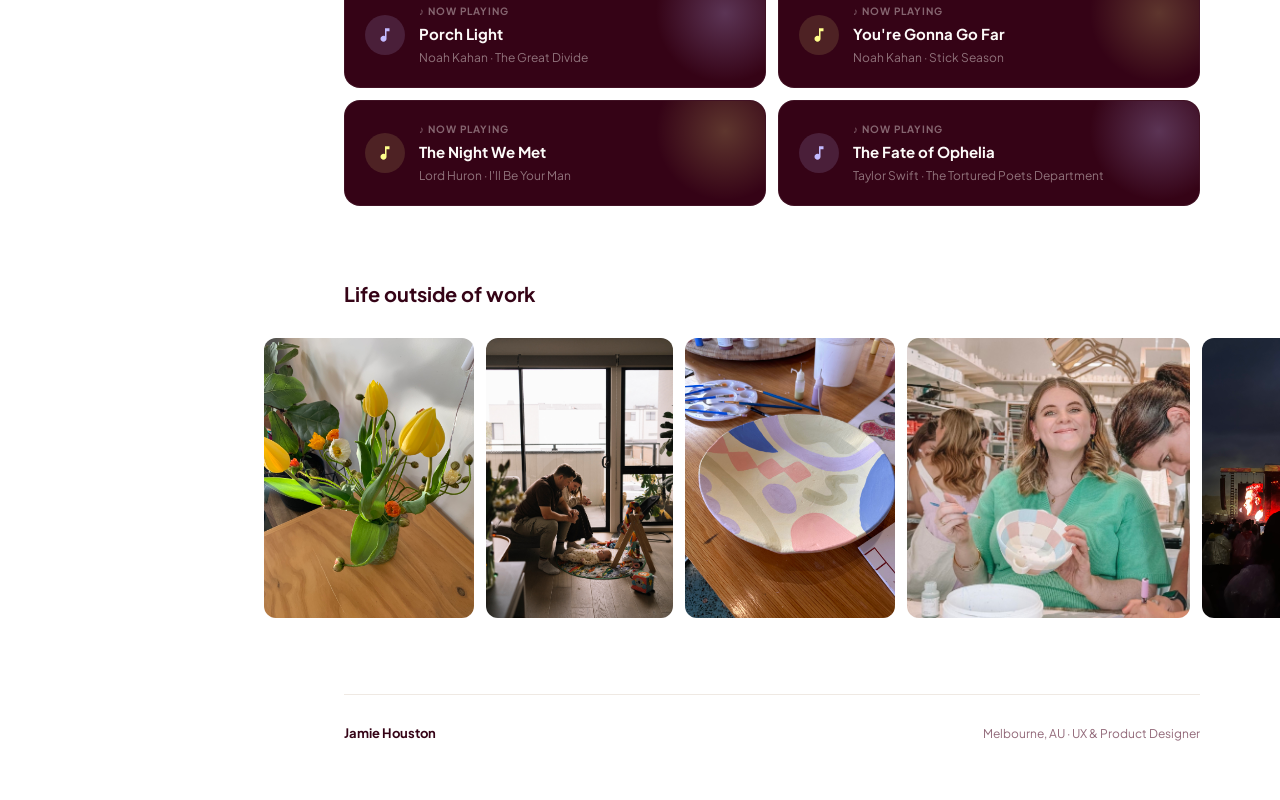
==== commit d068aac5: "Update portfolio" ====
--- a/about.html
+++ b/about.html
@@ -68,7 +68,11 @@
     .about-slider-track{display:flex;gap:12px;width:max-content;animation:about-slide 80s linear infinite;padding:4px 0;}
     .about-slider-track:hover{animation-play-state:paused;}
     .about-slider-track img{height:280px;width:auto;display:block;border-radius:var(--radius-md);flex-shrink:0;object-fit:cover;}
-    @media(max-width:768px){.about-slider-wrap{margin-left:-20px;margin-right:-20px;}.about-slider-track img{height:200px;}}
+    @media(max-width:768px){
+      .about-slider-wrap{margin-left:-20px;margin-right:-20px;overflow-x:scroll;overflow-y:hidden;-webkit-overflow-scrolling:touch;scroll-snap-type:x mandatory;cursor:grab;}
+      .about-slider-track{animation:none;width:max-content;}
+      .about-slider-track img{height:200px;scroll-snap-align:start;}
+    }
     @media(min-width:1280px){.about-slider-wrap{margin-left:-80px;margin-right:-80px;}}
     html.dark .about-slider-section h2{color:var(--color-egg-white-200);}
     .site-footer{border-top:1px solid var(--color-egg-white-300);padding-top:28px;display:flex;align-items:center;justify-content:space-between;}
@@ -76,8 +80,8 @@
     .footer-meta{font-size:12px;color:rgba(100,41,64,0.7);}
     @media(max-width:768px){
       .mobile-topbar{display:flex;}
-      .sidebar{transform:translateX(-100%);width:280px;height:100vh;top:0;left:0;flex-direction:column;padding:32px 20px;overflow-y:auto;z-index:30;}
-      .sidebar.open{transform:translateX(0);}
+      .sidebar{transform:translateX(-100%);width:280px;height:100vh;top:0;left:0;flex-direction:column;padding:32px 20px;overflow-y:auto;padding-top:72px;z-index:30;}
+      .sidebar.open{transform:translateX(0);}.sidebar .sidebar-identity{display:none;}
       .mobile-overlay.open{display:block;}
       .main{margin-left:0;max-width:100%;padding:76px 20px 40px;}
     }
@@ -86,6 +90,8 @@
     .share-btn{display:flex;align-items:center;gap:8px;width:100%;background:rgba(255,255,255,0.06);border:1px solid rgba(255,255,255,0.1);border-radius:var(--radius-sm);padding:9px 12px;color:rgba(255,251,247,0.5);font-family:var(--font);font-size:13px;font-weight:500;cursor:pointer;transition:background 0.14s,color 0.14s;}
     .share-btn:hover{background:rgba(255,255,255,0.1);color:var(--color-egg-white-200);}
     .share-btn.copied{color:var(--color-lemon-200);border-color:rgba(255,255,139,0.3);}
+    .share-toast{position:fixed;bottom:32px;left:50%;transform:translateX(-50%) translateY(16px);background:var(--color-aubergine-200);color:var(--color-egg-white-200);font-family:var(--font);font-size:13px;font-weight:500;padding:10px 20px;border-radius:100px;box-shadow:0 4px 24px rgba(0,0,0,0.18);opacity:0;pointer-events:none;transition:opacity 0.25s ease,transform 0.25s ease;z-index:9999;white-space:nowrap;}
+    .share-toast.show{opacity:1;transform:translateX(-50%) translateY(0);}
     .theme-toggle{width:36px;height:36px;border-radius:50%;background:rgba(255,255,255,0.06);border:1px solid rgba(255,255,255,0.1);color:rgba(255,251,247,0.5);display:flex;align-items:center;justify-content:center;cursor:pointer;transition:background 0.14s,color 0.14s;margin-bottom:10px;flex-shrink:0;}
     .theme-toggle:hover{background:rgba(255,255,255,0.12);color:var(--color-egg-white-200);}
     html:not(.dark) .sidebar{background:var(--color-egg-white-200);border-right:1px solid rgba(53,3,22,0.07);}
@@ -399,7 +405,7 @@
             </p>
           </div>
           <div class="about-hero-img">
-            <img src="images/about-image-jamie.png" alt="Jamie Houston">
+            <img src="images/about-image-jamie.jpg" alt="Jamie Houston">
           </div>
         </div>
 
@@ -514,8 +520,8 @@
         <h2>Life outside of work</h2>
         <div class="about-slider-wrap">
           <div class="about-slider-track">
-            <img src="images/about-image-1.jpg" alt=""><img src="images/about-image-2.JPG" alt=""><img src="images/about-image-3.jpg" alt=""><img src="images/about-image-4.jpg" alt=""><img src="images/about-image-5.jpg" alt=""><img src="images/about-image-6.jpg" alt=""><img src="images/about-image-7.jpg" alt=""><img src="images/about-image-8.jpg" alt=""><img src="images/about-image-9.jpg" alt=""><img src="images/about-image-10.JPG" alt=""><img src="images/about-image-11.jpg" alt=""><img src="images/about-image-12.jpg" alt=""><img src="images/about-image-13.jpg" alt=""><img src="images/about-image-14.jpg" alt=""><img src="images/about-image-15.jpg" alt=""><img src="images/about-image-16.jpg" alt=""><img src="images/about-image-17.jpg" alt=""><img src="images/about-image-18.jpg" alt=""><img src="images/about-image-19.jpg" alt=""><img src="images/about-image-20.JPG" alt=""><img src="images/about-image-21.jpg" alt=""><img src="images/about-image-22.jpg" alt=""><img src="images/about-image-23.jpg" alt=""><img src="images/about-image-24.jpg" alt=""><img src="images/about-image-25.jpg" alt=""><img src="images/about-image-26.jpg" alt=""><img src="images/about-image-27.jpg" alt=""><img src="images/about-image-28.jpg" alt=""><img src="images/about-image-29.jpg" alt=""><img src="images/about-image-30.JPG" alt="">
-            <img src="images/about-image-1.jpg" alt=""><img src="images/about-image-2.JPG" alt=""><img src="images/about-image-3.jpg" alt=""><img src="images/about-image-4.jpg" alt=""><img src="images/about-image-5.jpg" alt=""><img src="images/about-image-6.jpg" alt=""><img src="images/about-image-7.jpg" alt=""><img src="images/about-image-8.jpg" alt=""><img src="images/about-image-9.jpg" alt=""><img src="images/about-image-10.JPG" alt=""><img src="images/about-image-11.jpg" alt=""><img src="images/about-image-12.jpg" alt=""><img src="images/about-image-13.jpg" alt=""><img src="images/about-image-14.jpg" alt=""><img src="images/about-image-15.jpg" alt=""><img src="images/about-image-16.jpg" alt=""><img src="images/about-image-17.jpg" alt=""><img src="images/about-image-18.jpg" alt=""><img src="images/about-image-19.jpg" alt=""><img src="images/about-image-20.JPG" alt=""><img src="images/about-image-21.jpg" alt=""><img src="images/about-image-22.jpg" alt=""><img src="images/about-image-23.jpg" alt=""><img src="images/about-image-24.jpg" alt=""><img src="images/about-image-25.jpg" alt=""><img src="images/about-image-26.jpg" alt=""><img src="images/about-image-27.jpg" alt=""><img src="images/about-image-28.jpg" alt=""><img src="images/about-image-29.jpg" alt=""><img src="images/about-image-30.JPG" alt="">
+            <img loading="lazy" decoding="async" src="images/about-image-1.jpg" alt=""><img loading="lazy" decoding="async" src="images/about-image-2.JPG" alt=""><img loading="lazy" decoding="async" src="images/about-image-3.jpg" alt=""><img loading="lazy" decoding="async" src="images/about-image-4.jpg" alt=""><img loading="lazy" decoding="async" src="images/about-image-5.jpg" alt=""><img loading="lazy" decoding="async" src="images/about-image-6.jpg" alt=""><img loading="lazy" decoding="async" src="images/about-image-7.jpg" alt=""><img loading="lazy" decoding="async" src="images/about-image-8.jpg" alt=""><img loading="lazy" decoding="async" src="images/about-image-9.jpg" alt=""><img loading="lazy" decoding="async" src="images/about-image-10.JPG" alt=""><img loading="lazy" decoding="async" src="images/about-image-11.jpg" alt=""><img loading="lazy" decoding="async" src="images/about-image-12.jpg" alt=""><img loading="lazy" decoding="async" src="images/about-image-13.jpg" alt=""><img loading="lazy" decoding="async" src="images/about-image-14.jpg" alt=""><img loading="lazy" decoding="async" src="images/about-image-15.jpg" alt=""><img loading="lazy" decoding="async" src="images/about-image-16.jpg" alt=""><img loading="lazy" decoding="async" src="images/about-image-17.jpg" alt=""><img loading="lazy" decoding="async" src="images/about-image-18.jpg" alt=""><img loading="lazy" decoding="async" src="images/about-image-19.jpg" alt=""><img loading="lazy" decoding="async" src="images/about-image-20.JPG" alt=""><img loading="lazy" decoding="async" src="images/about-image-21.jpg" alt=""><img loading="lazy" decoding="async" src="images/about-image-22.jpg" alt=""><img loading="lazy" decoding="async" src="images/about-image-23.jpg" alt=""><img loading="lazy" decoding="async" src="images/about-image-24.jpg" alt=""><img loading="lazy" decoding="async" src="images/about-image-25.jpg" alt=""><img loading="lazy" decoding="async" src="images/about-image-26.jpg" alt=""><img loading="lazy" decoding="async" src="images/about-image-27.jpg" alt=""><img loading="lazy" decoding="async" src="images/about-image-28.jpg" alt=""><img loading="lazy" decoding="async" src="images/about-image-29.jpg" alt=""><img loading="lazy" decoding="async" src="images/about-image-30.JPG" alt="">
+            <img loading="lazy" decoding="async" src="images/about-image-1.jpg" alt=""><img loading="lazy" decoding="async" src="images/about-image-2.JPG" alt=""><img loading="lazy" decoding="async" src="images/about-image-3.jpg" alt=""><img loading="lazy" decoding="async" src="images/about-image-4.jpg" alt=""><img loading="lazy" decoding="async" src="images/about-image-5.jpg" alt=""><img loading="lazy" decoding="async" src="images/about-image-6.jpg" alt=""><img loading="lazy" decoding="async" src="images/about-image-7.jpg" alt=""><img loading="lazy" decoding="async" src="images/about-image-8.jpg" alt=""><img loading="lazy" decoding="async" src="images/about-image-9.jpg" alt=""><img loading="lazy" decoding="async" src="images/about-image-10.JPG" alt=""><img loading="lazy" decoding="async" src="images/about-image-11.jpg" alt=""><img loading="lazy" decoding="async" src="images/about-image-12.jpg" alt=""><img loading="lazy" decoding="async" src="images/about-image-13.jpg" alt=""><img loading="lazy" decoding="async" src="images/about-image-14.jpg" alt=""><img loading="lazy" decoding="async" src="images/about-image-15.jpg" alt=""><img loading="lazy" decoding="async" src="images/about-image-16.jpg" alt=""><img loading="lazy" decoding="async" src="images/about-image-17.jpg" alt=""><img loading="lazy" decoding="async" src="images/about-image-18.jpg" alt=""><img loading="lazy" decoding="async" src="images/about-image-19.jpg" alt=""><img loading="lazy" decoding="async" src="images/about-image-20.JPG" alt=""><img loading="lazy" decoding="async" src="images/about-image-21.jpg" alt=""><img loading="lazy" decoding="async" src="images/about-image-22.jpg" alt=""><img loading="lazy" decoding="async" src="images/about-image-23.jpg" alt=""><img loading="lazy" decoding="async" src="images/about-image-24.jpg" alt=""><img loading="lazy" decoding="async" src="images/about-image-25.jpg" alt=""><img loading="lazy" decoding="async" src="images/about-image-26.jpg" alt=""><img loading="lazy" decoding="async" src="images/about-image-27.jpg" alt=""><img loading="lazy" decoding="async" src="images/about-image-28.jpg" alt=""><img loading="lazy" decoding="async" src="images/about-image-29.jpg" alt=""><img loading="lazy" decoding="async" src="images/about-image-30.JPG" alt="">
           </div>
         </div>
       </section>
@@ -551,16 +557,21 @@
 })();
 function sharePortfolio(btn) {
   const url = window.location.href;
-  if (navigator.share) {
-    navigator.share({ title: 'Jamie Houston — UX & Product Designer', url });
-  } else {
-    navigator.clipboard.writeText(url).then(() => {
-      const orig = btn.innerHTML;
-      btn.innerHTML = '<svg width="13" height="13" viewBox="0 0 16 16" fill="currentColor"><path d="M13 3L6 11 3 8"/></svg> Link copied!';
-      btn.classList.add('copied');
-      setTimeout(() => { btn.innerHTML = orig; btn.classList.remove('copied'); }, 2000);
-    });
-  }
+  navigator.clipboard.writeText(url).then(() => {
+    const orig = btn.innerHTML;
+    btn.innerHTML = '<svg width="13" height="13" viewBox="0 0 16 16" fill="none" stroke="currentColor" stroke-width="2.5" stroke-linecap="round" stroke-linejoin="round"><polyline points="4 8 8 12 13 4"></polyline></svg> Link copied!';
+    btn.classList.add('copied');
+    let toast = document.getElementById('shareToast');
+    if (!toast) { toast = document.createElement('div'); toast.id = 'shareToast'; toast.className = 'share-toast'; document.body.appendChild(toast); }
+    toast.textContent = 'Link copied, thanks for sharing ♥';
+    const rect = btn.getBoundingClientRect();
+    toast.style.left = rect.left + 'px';
+    toast.style.top = (rect.top - toast.offsetHeight - 10) + 'px';
+    toast.style.transform = 'none';
+    toast.style.bottom = 'auto';
+    toast.classList.add('show');
+    setTimeout(() => { btn.innerHTML = orig; btn.classList.remove('copied'); toast.classList.remove('show'); }, 2500);
+  }).catch(() => { prompt('Copy this link:', url); });
 }
 </script>
 </body>
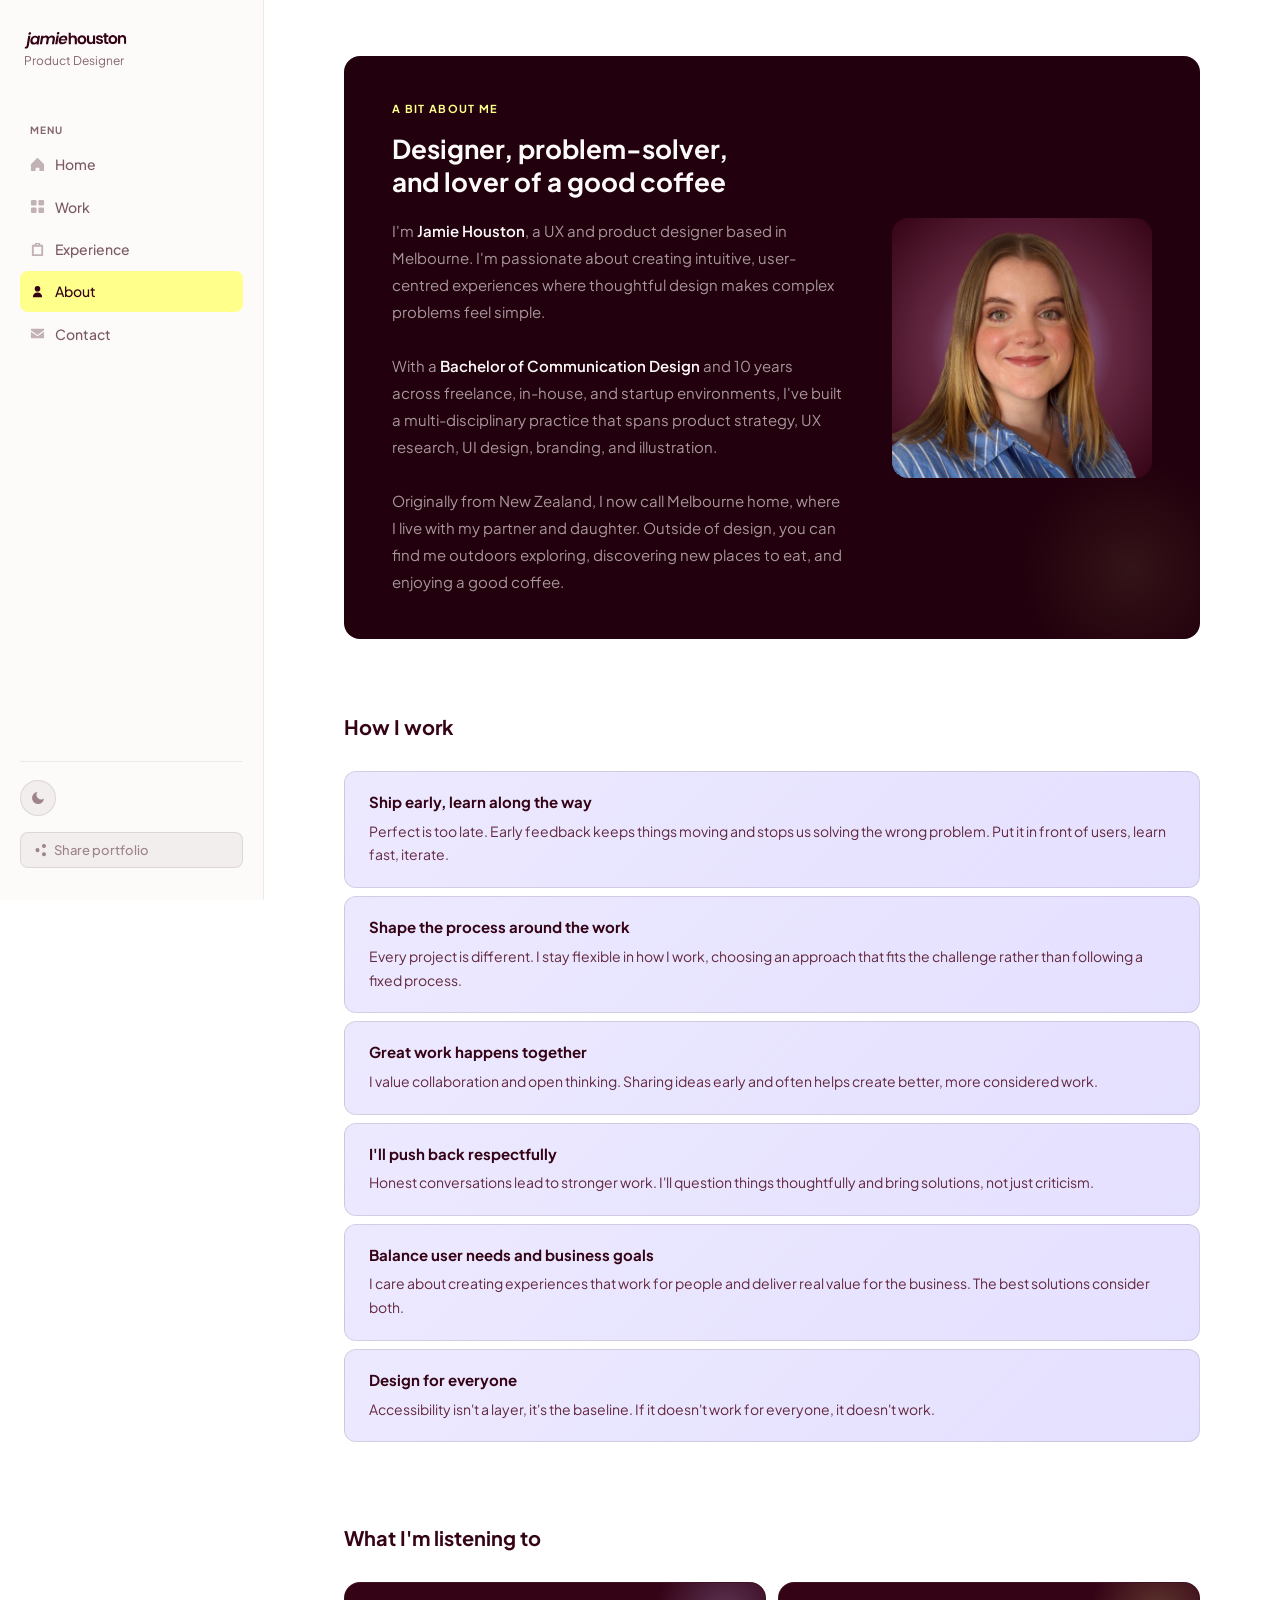
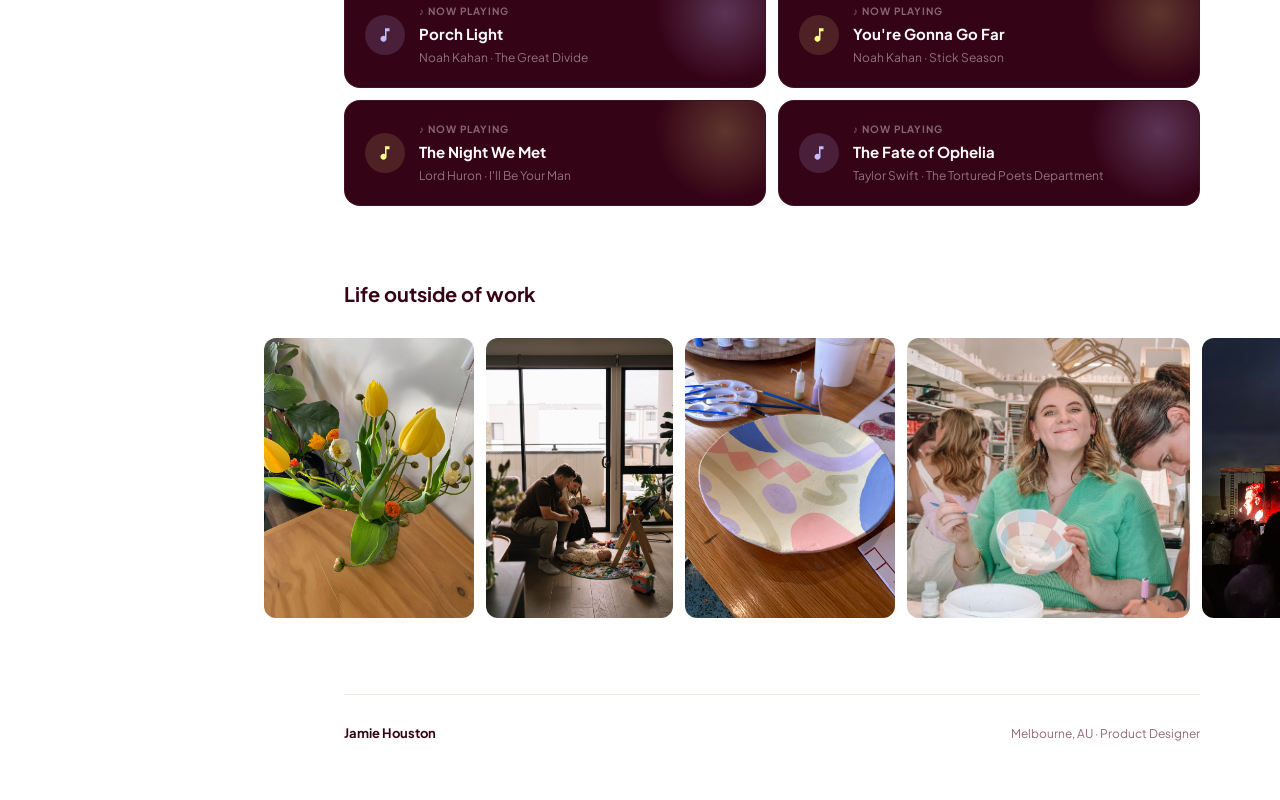
==== commit f374422c: "your message here" ====
--- a/about.html
+++ b/about.html
@@ -346,14 +346,9 @@
       
       <div>
         <img src="images/jamie-houston-logo.svg" class="sidebar-logo" alt="Jamie Houston">
-        <div class="sidebar-role">UX &amp; Product Designer</div>
+        <div class="sidebar-role">Product Designer</div>
       </div>
     </a>
-
-    <div class="available-badge">
-      <span class="available-dot"></span>
-      Open to new work
-    </div>
 
     <nav class="sidebar-nav">
       <span class="nav-label">Menu</span>
@@ -528,7 +523,7 @@
 
       <footer class="site-footer">
         <span class="footer-name">Jamie Houston</span>
-        <span class="footer-meta">Melbourne, AU · UX &amp; Product Designer</span>
+        <span class="footer-meta">Melbourne, AU · Product Designer</span>
       </footer>
 
     </div>
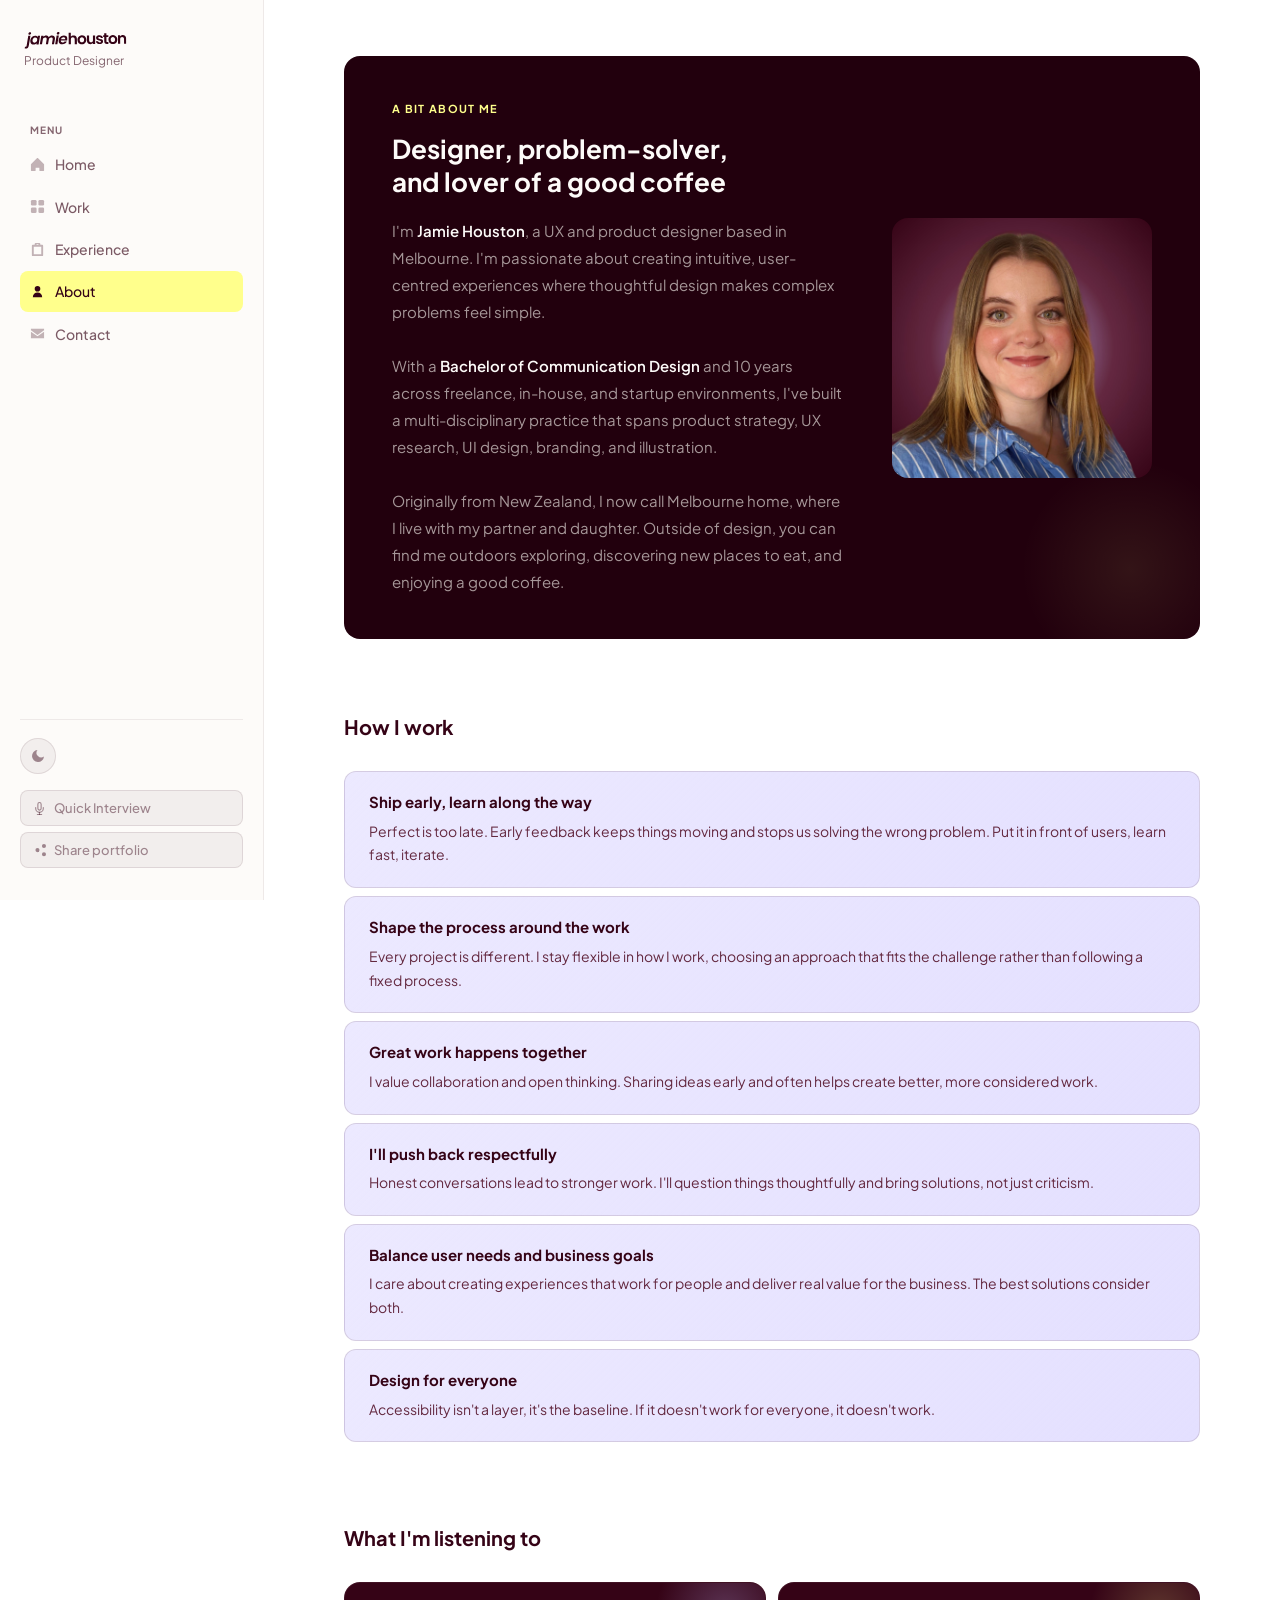
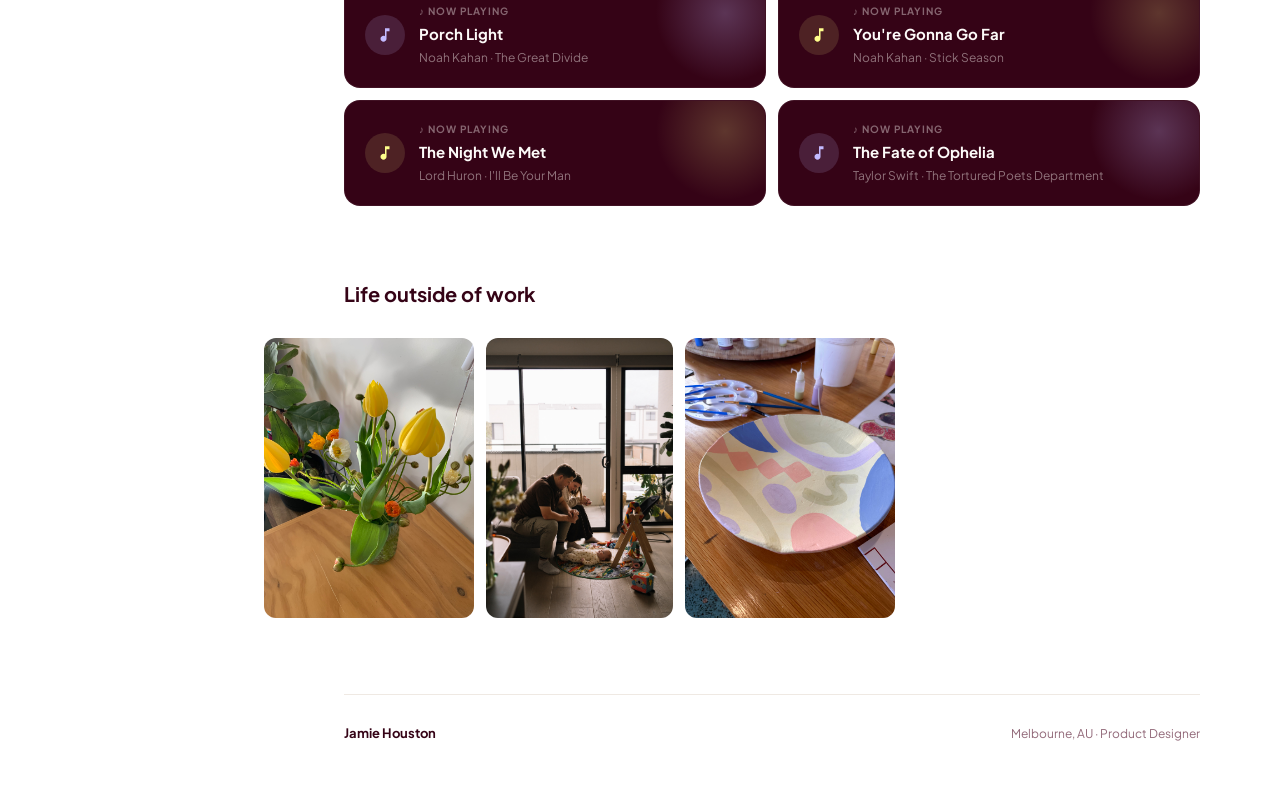
==== commit 006996bb: "added interview" ====
--- a/about.html
+++ b/about.html
@@ -376,6 +376,10 @@
 
     <div class="sidebar-footer">
       <button class="theme-toggle" id="themeToggle" onclick="toggleTheme()" title="Toggle light / dark mode"></button>
+      <button class="share-btn" id="qiTrigger" onclick="toggleQI()">
+        <svg width="13" height="13" viewBox="0 0 24 24" fill="none" stroke="currentColor" stroke-width="2" stroke-linecap="round" stroke-linejoin="round"><path d="M12 1a3 3 0 0 0-3 3v8a3 3 0 0 0 6 0V4a3 3 0 0 0-3-3z"/><path d="M19 10v2a7 7 0 0 1-14 0v-2"/><line x1="12" y1="19" x2="12" y2="23"/><line x1="8" y1="23" x2="16" y2="23"/></svg>
+        Quick Interview
+      </button>
       <button class="share-btn" onclick="sharePortfolio(this)">
         <svg width="13" height="13" viewBox="0 0 16 16" fill="currentColor"><path d="M11 2.5a2.5 2.5 0 115 0 2.5 2.5 0 01-5 0zm-8 5a2.5 2.5 0 115 0 2.5 2.5 0 01-5 0zm8 5a2.5 2.5 0 115 0 2.5 2.5 0 01-5 0zm-7.4-4.7l4.8 2.8m0-5.6L3.6 7.8"/></svg>
         Share portfolio
@@ -569,5 +573,104 @@
   }).catch(() => { prompt('Copy this link:', url); });
 }
 </script>
+
+
+<!-- Quick Interview Panel -->
+<style>
+.qi-panel{position:fixed;left:calc(var(--sidebar-w,264px) + 12px);bottom:24px;width:370px;background:#ffffff;border-radius:16px;box-shadow:0 8px 48px rgba(53,3,22,0.18);z-index:999;overflow:hidden;transform:translateY(10px) scale(0.98);opacity:0;pointer-events:none;transition:transform 0.22s cubic-bezier(0.34,1.3,0.64,1),opacity 0.18s;}
+.qi-panel.open{transform:translateY(0) scale(1);opacity:1;pointer-events:all;}
+html.dark .qi-panel{background:#22000d;box-shadow:0 8px 48px rgba(0,0,0,0.4);}
+.qi-header{display:flex;align-items:flex-start;justify-content:space-between;padding:20px 20px 16px;border-bottom:1px solid rgba(53,3,22,0.09);}
+html.dark .qi-header{border-bottom-color:rgba(255,251,247,0.1);}
+.qi-icon-wrap{width:30px;height:30px;background:#ece9ff;border-radius:8px;display:flex;align-items:center;justify-content:center;margin-bottom:8px;color:#350316;}
+html.dark .qi-icon-wrap{background:rgba(195,186,255,0.15);color:#fffbf7;}
+.qi-title{font-family:var(--font,'Plus Jakarta Sans',sans-serif);font-size:16px;font-weight:700;color:#350316;}
+html.dark .qi-title{color:#fffbf7;}
+.qi-subtitle{font-family:var(--font,'Plus Jakarta Sans',sans-serif);font-size:12px;color:#642940;margin-top:3px;line-height:1.45;}
+html.dark .qi-subtitle{color:rgba(255,251,247,0.6);}
+.qi-close{background:none;border:none;cursor:pointer;font-size:22px;line-height:1;color:#642940;padding:2px 4px;flex-shrink:0;margin-top:-2px;}
+html.dark .qi-close{color:rgba(255,251,247,0.6);}
+.qi-close:hover{color:#350316;}
+html.dark .qi-close:hover{color:#fffbf7;}
+.qi-questions{max-height:340px;overflow-y:auto;}
+.qi-item{border-bottom:1px solid rgba(53,3,22,0.07);}
+html.dark .qi-item{border-bottom-color:rgba(255,251,247,0.08);}
+.qi-item:last-child{border-bottom:none;}
+.qi-q{width:100%;display:flex;align-items:center;justify-content:space-between;gap:12px;padding:14px 20px;background:none;border:none;cursor:pointer;font-family:var(--font,'Plus Jakarta Sans',sans-serif);font-size:14px;font-weight:600;color:#350316;text-align:left;transition:background 0.12s;}
+html.dark .qi-q{color:#fffbf7;}
+.qi-q:hover{background:#ece9ff;}
+html.dark .qi-q:hover{background:rgba(195,186,255,0.12);}
+.qi-q.active{background:#ece9ff;}
+html.dark .qi-q.active{background:rgba(195,186,255,0.12);}
+.qi-qicon{width:24px;height:24px;border-radius:50%;display:flex;align-items:center;justify-content:center;font-size:15px;flex-shrink:0;transition:background 0.12s,color 0.12s;line-height:0;}.qi-qicon svg{display:block;}.qi-qicon.plus .qi-i-cross{display:none;}.qi-qicon.cross .qi-i-plus{display:none;}
+.qi-qicon.plus{border:1.5px solid rgba(53,3,22,0.18);color:#642940;}
+html.dark .qi-qicon.plus{border-color:rgba(255,251,247,0.2);color:rgba(255,251,247,0.5);}
+.qi-qicon.cross{background:#350316;color:#fffbf7;border:none;}
+html.dark .qi-qicon.cross{background:#fffbf7;color:#350316;}
+.qi-a{display:none;padding:2px 20px 16px;font-family:var(--font,'Plus Jakarta Sans',sans-serif);font-size:13px;line-height:1.65;color:#350316;}
+html.dark .qi-a{color:rgba(255,251,247,0.85);}
+.qi-a p+p{margin-top:10px;}
+.qi-cta{display:inline-flex;align-items:center;gap:6px;margin-top:14px;background:#350316;color:#fffbf7;font-family:var(--font,'Plus Jakarta Sans',sans-serif);font-size:13px;font-weight:700;padding:8px 18px;border-radius:100px;text-decoration:none;transition:opacity 0.14s;}
+html.dark .qi-cta{background:#fffbf7;color:#350316;}
+.qi-cta:hover{opacity:0.85;}
+.qi-footer{padding:11px 20px;border-top:1px solid rgba(53,3,22,0.08);font-family:var(--font,'Plus Jakarta Sans',sans-serif);font-size:11px;font-weight:700;letter-spacing:0.07em;color:#642940;display:flex;align-items:center;gap:8px;}
+html.dark .qi-footer{border-top-color:rgba(255,251,247,0.08);color:rgba(255,251,247,0.45);}
+.qi-dots{display:flex;gap:4px;align-items:center;}
+.qi-dot{width:5px;height:5px;border-radius:50%;background:#c3baff;}
+.qi-dot:first-child{background:#350316;}
+html.dark .qi-dot:first-child{background:#fffbf7;}
+@media(max-width:768px){.qi-panel{left:16px;right:16px;width:auto;bottom:76px;}}
+</style>
+<div class="qi-panel" id="qiPanel">
+  <div class="qi-header">
+    <div>
+      <div class="qi-icon-wrap"><svg width="15" height="15" viewBox="0 0 24 24" fill="none" stroke="currentColor" stroke-width="2" stroke-linecap="round" stroke-linejoin="round"><path d="M12 1a3 3 0 0 0-3 3v8a3 3 0 0 0 6 0V4a3 3 0 0 0-3-3z"/><path d="M19 10v2a7 7 0 0 1-14 0v-2"/><line x1="12" y1="19" x2="12" y2="23"/><line x1="8" y1="23" x2="16" y2="23"/></svg></div>
+      <div class="qi-title">Quick Interview</div>
+      <div class="qi-subtitle">Common questions recruiters ask.<br>Click any to see my answers instantly.</div>
+    </div>
+    <button class="qi-close" onclick="toggleQI()">−</button>
+  </div>
+  <div class="qi-questions">
+    <div class="qi-item">
+      <button class="qi-q" onclick="toggleQ(this)">Tell me about yourself<span class="qi-qicon plus"><svg class="qi-i-plus" width="8" height="8" viewBox="0 0 10 10" fill="none" stroke="currentColor" stroke-width="2" stroke-linecap="round"><line x1="5" y1="1" x2="5" y2="9"/><line x1="1" y1="5" x2="9" y2="5"/></svg><svg class="qi-i-cross" width="8" height="8" viewBox="0 0 10 10" fill="none" stroke="currentColor" stroke-width="2" stroke-linecap="round"><line x1="1.5" y1="1.5" x2="8.5" y2="8.5"/><line x1="8.5" y1="1.5" x2="1.5" y2="8.5"/></svg></span></button>
+      <div class="qi-a"><p>I'm a product designer with 10 years across freelance, in-house, and startup environments. My background spans product strategy, UX research, UI design, branding, and illustration so I can carry an idea from a whiteboard conversation all the way to a shipped, on-brand interface.</p><p>I'm currently a Product Designer at WORK180 in Melbourne, working end-to-end on the employer-facing platform from discovery and research through to delivery and iteration.</p></div>
+    </div>
+    <div class="qi-item">
+      <button class="qi-q" onclick="toggleQ(this)">Why should we hire you?<span class="qi-qicon plus"><svg class="qi-i-plus" width="8" height="8" viewBox="0 0 10 10" fill="none" stroke="currentColor" stroke-width="2" stroke-linecap="round"><line x1="5" y1="1" x2="5" y2="9"/><line x1="1" y1="5" x2="9" y2="5"/></svg><svg class="qi-i-cross" width="8" height="8" viewBox="0 0 10 10" fill="none" stroke="currentColor" stroke-width="2" stroke-linecap="round"><line x1="1.5" y1="1.5" x2="8.5" y2="8.5"/><line x1="8.5" y1="1.5" x2="1.5" y2="8.5"/></svg></span></button>
+      <div class="qi-a"><p>Because I don't just design screens I think about outcomes. I started in visual and brand design, which means I care deeply about craft and polish. I grew into UX and product, which means I care about whether it actually works for people and moves the business.</p><p>I'm also fluent with AI-enabled workflows and front-end enough to communicate precisely with engineers. I move fast without dropping quality, and I thrive in teams where design and engineering are genuinely collaborative.</p></div>
+    </div>
+    <div class="qi-item">
+      <button class="qi-q" onclick="toggleQ(this)">Explain your design process<span class="qi-qicon plus"><svg class="qi-i-plus" width="8" height="8" viewBox="0 0 10 10" fill="none" stroke="currentColor" stroke-width="2" stroke-linecap="round"><line x1="5" y1="1" x2="5" y2="9"/><line x1="1" y1="5" x2="9" y2="5"/></svg><svg class="qi-i-cross" width="8" height="8" viewBox="0 0 10 10" fill="none" stroke="currentColor" stroke-width="2" stroke-linecap="round"><line x1="1.5" y1="1.5" x2="8.5" y2="8.5"/><line x1="8.5" y1="1.5" x2="1.5" y2="8.5"/></svg></span></button>
+      <div class="qi-a"><p>Discovery first I want to understand the problem, the users, and the constraints before I sketch a single screen. That means research, stakeholder conversations, and auditing what already exists.</p><p>Then I move fast in low-fidelity: flows, rough wireframes, quick prototypes for testing. High-fidelity comes after we've validated the approach, not before. And I stay involved post-launch data and user feedback inform the next iteration.</p></div>
+    </div>
+    <div class="qi-item">
+      <button class="qi-q" onclick="toggleQ(this)">How do you work with developers?<span class="qi-qicon plus"><svg class="qi-i-plus" width="8" height="8" viewBox="0 0 10 10" fill="none" stroke="currentColor" stroke-width="2" stroke-linecap="round"><line x1="5" y1="1" x2="5" y2="9"/><line x1="1" y1="5" x2="9" y2="5"/></svg><svg class="qi-i-cross" width="8" height="8" viewBox="0 0 10 10" fill="none" stroke="currentColor" stroke-width="2" stroke-linecap="round"><line x1="1.5" y1="1.5" x2="8.5" y2="8.5"/><line x1="8.5" y1="1.5" x2="1.5" y2="8.5"/></svg></span></button>
+      <div class="qi-a"><p>As a partner, not a handoff machine. I try to involve engineers early ideally in problem framing so they're invested in the solution, not just implementing a spec.</p><p>I'm comfortable reviewing implementations for design fidelity and adjusting specs when engineering constraints make something impractical. I'd rather ship something slightly simpler and well-built than something pixel-perfect and brittle.</p></div>
+    </div>
+    <div class="qi-item">
+      <button class="qi-q" onclick="toggleQ(this)">Describe a challenging project<span class="qi-qicon plus"><svg class="qi-i-plus" width="8" height="8" viewBox="0 0 10 10" fill="none" stroke="currentColor" stroke-width="2" stroke-linecap="round"><line x1="5" y1="1" x2="5" y2="9"/><line x1="1" y1="5" x2="9" y2="5"/></svg><svg class="qi-i-cross" width="8" height="8" viewBox="0 0 10 10" fill="none" stroke="currentColor" stroke-width="2" stroke-linecap="round"><line x1="1.5" y1="1.5" x2="8.5" y2="8.5"/><line x1="8.5" y1="1.5" x2="1.5" y2="8.5"/></svg></span></button>
+      <div class="qi-a"><p>The WORK180 onboarding redesign. Users were only prompted to sign up at high-intent moments, so the funnel was narrow and growth was flat. I redesigned the entire journey from awareness to activation balancing what users needed with what the platform needed commercially.</p><p>The result: employer follows grew from 323 to 2,126 per month. The challenge wasn't just the design it was navigating competing stakeholder priorities while keeping the user's experience front and centre.</p><a class="qi-cta" href="project-w180-onboarding.html">Read the case study →</a></div>
+    </div>
+    <div class="qi-item">
+      <button class="qi-q" onclick="toggleQ(this)">What makes you different?<span class="qi-qicon plus"><svg class="qi-i-plus" width="8" height="8" viewBox="0 0 10 10" fill="none" stroke="currentColor" stroke-width="2" stroke-linecap="round"><line x1="5" y1="1" x2="5" y2="9"/><line x1="1" y1="5" x2="9" y2="5"/></svg><svg class="qi-i-cross" width="8" height="8" viewBox="0 0 10 10" fill="none" stroke="currentColor" stroke-width="2" stroke-linecap="round"><line x1="1.5" y1="1.5" x2="8.5" y2="8.5"/><line x1="8.5" y1="1.5" x2="1.5" y2="8.5"/></svg></span></button>
+      <div class="qi-a"><p>Range, and where I sit between disciplines. I started in visual and brand design, so I have a strong eye for typography, layout, and polish but I grew into UX, design systems, and front-end, so I can carry an idea from a stakeholder conversation all the way to a built, accessible, on-brand interface.</p><p>That blend matters for work that lives between marketing, communications, and product. I'm also a systems thinker who still sweats the pixels.</p></div>
+    </div>
+  </div>
+</div>
+<script>
+function toggleQI(){document.getElementById('qiPanel').classList.toggle('open');}
+function toggleQ(btn){
+  var a=btn.nextElementSibling;
+  var isOpen=a.style.display==='block';
+  document.querySelectorAll('.qi-a').forEach(function(x){x.style.display='none';});
+  document.querySelectorAll('.qi-q').forEach(function(q){q.classList.remove('active');var ic=q.querySelector('.qi-qicon');if(ic){ic.className='qi-qicon plus';}});
+  if(!isOpen){a.style.display='block';btn.classList.add('active');var ic=btn.querySelector('.qi-qicon');if(ic){ic.className='qi-qicon cross';}}
+}
+document.addEventListener('click',function(e){
+  var panel=document.getElementById('qiPanel');
+  var trigger=document.getElementById('qiTrigger');
+  if(panel&&panel.classList.contains('open')&&!panel.contains(e.target)&&trigger&&!trigger.contains(e.target)){panel.classList.remove('open');}
+});
+</script>
 </body>
 </html>
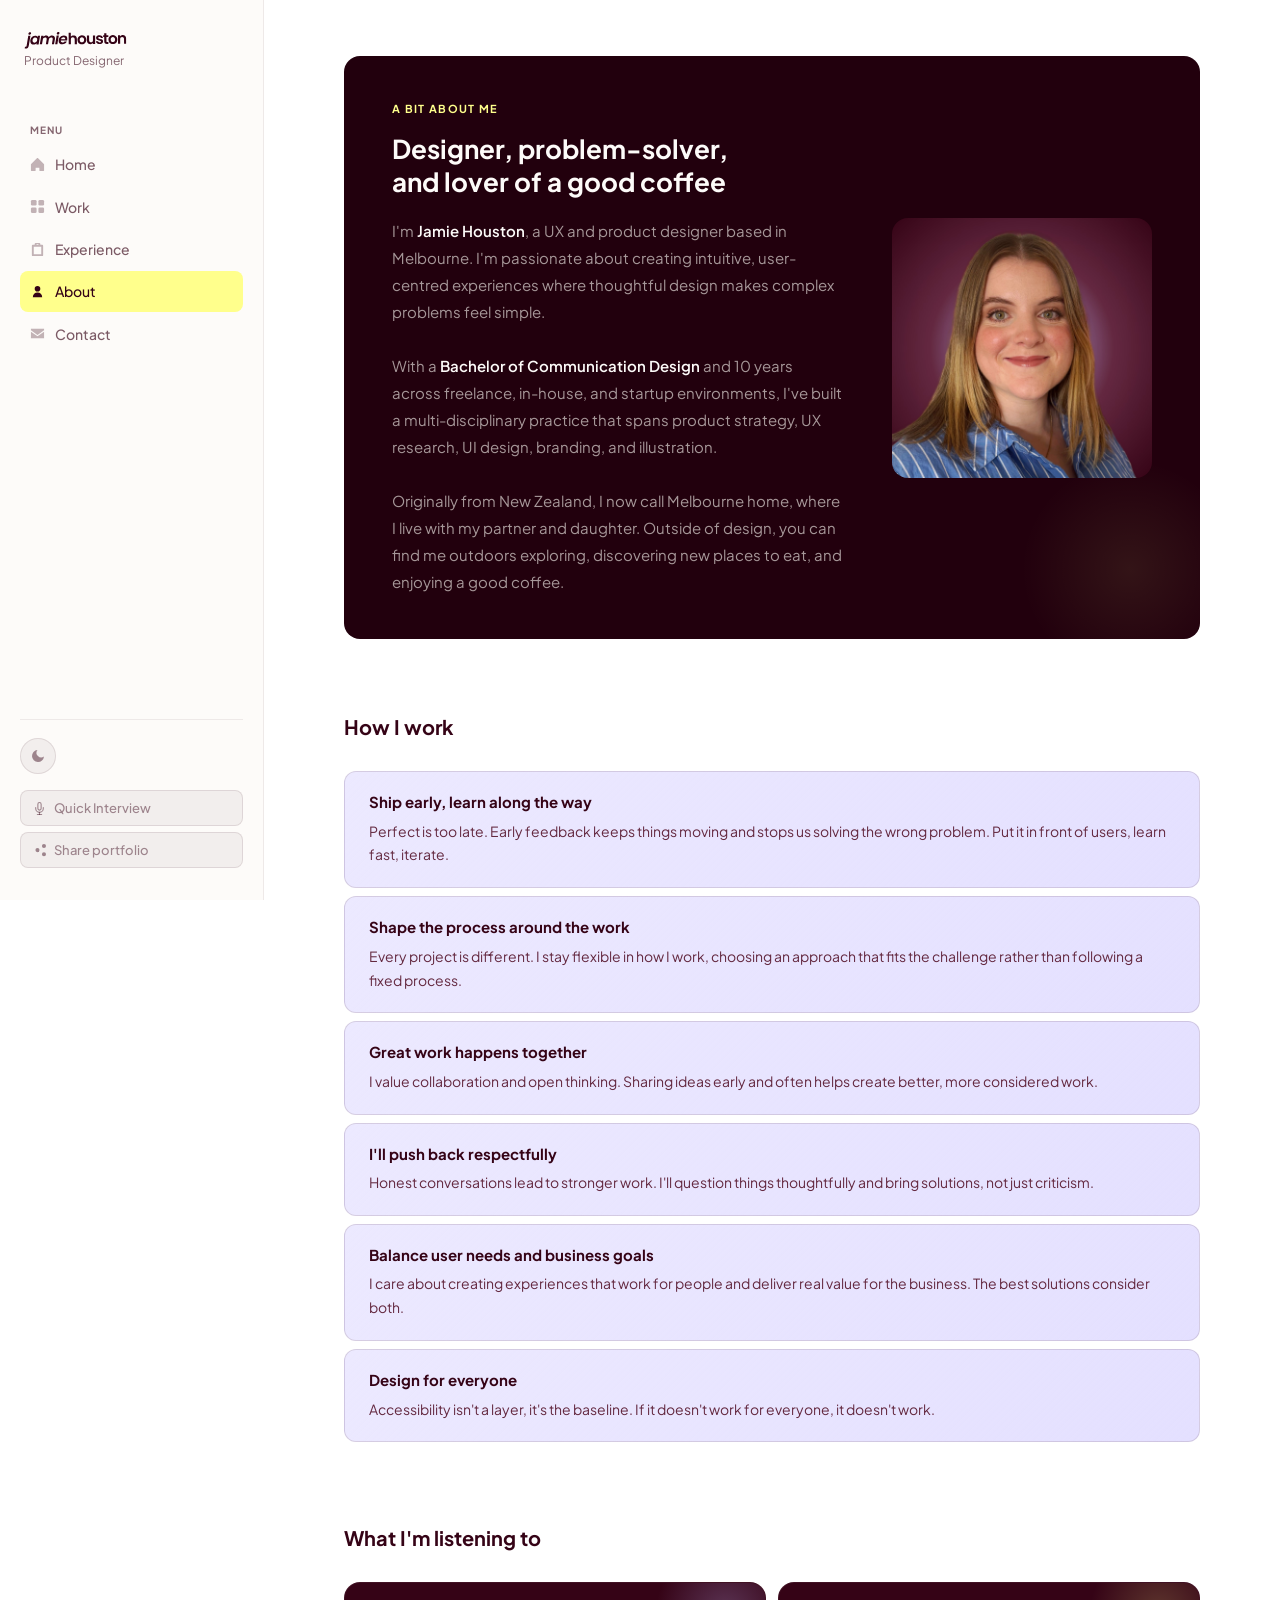
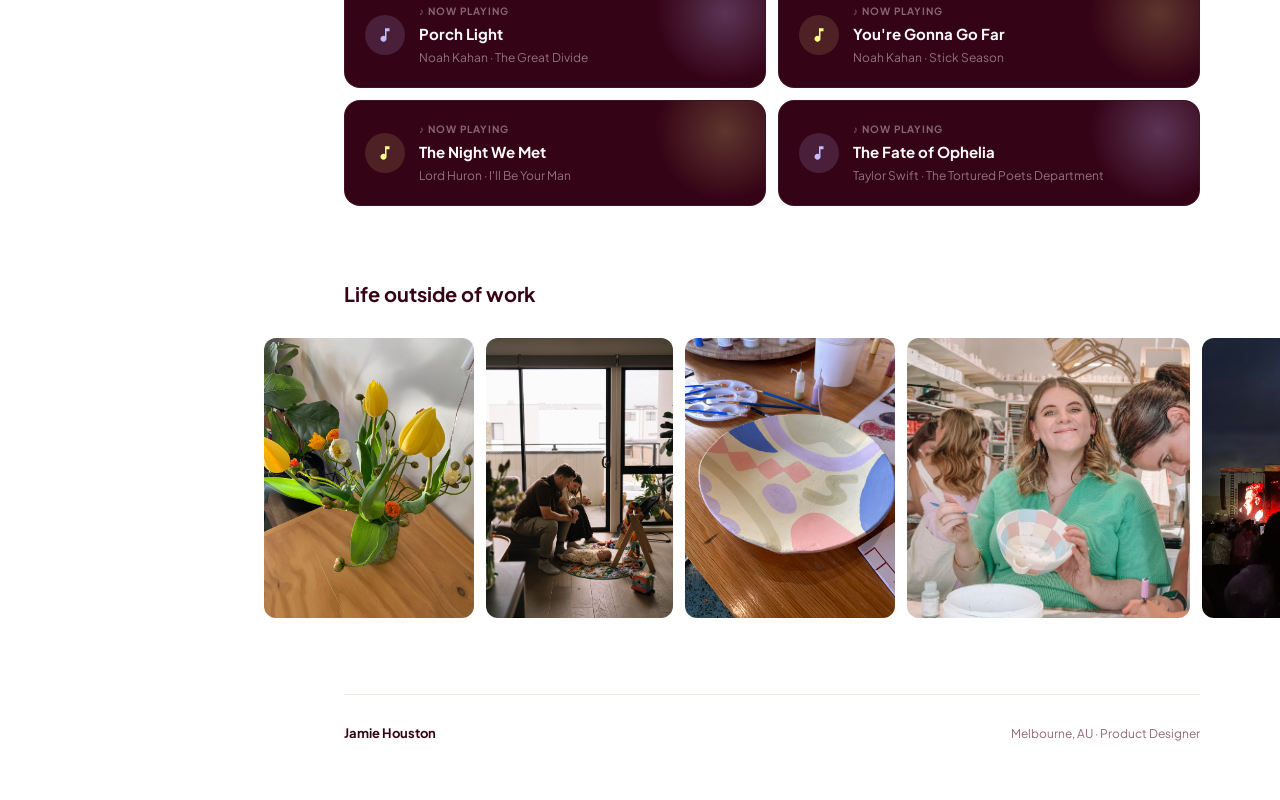
==== commit 5b3976bd: "updated interview question" ====
--- a/about.html
+++ b/about.html
@@ -649,7 +649,7 @@
     </div>
     <div class="qi-item">
       <button class="qi-q" onclick="toggleQ(this)">Describe a challenging project<span class="qi-qicon plus"><svg class="qi-i-plus" width="8" height="8" viewBox="0 0 10 10" fill="none" stroke="currentColor" stroke-width="2" stroke-linecap="round"><line x1="5" y1="1" x2="5" y2="9"/><line x1="1" y1="5" x2="9" y2="5"/></svg><svg class="qi-i-cross" width="8" height="8" viewBox="0 0 10 10" fill="none" stroke="currentColor" stroke-width="2" stroke-linecap="round"><line x1="1.5" y1="1.5" x2="8.5" y2="8.5"/><line x1="8.5" y1="1.5" x2="1.5" y2="8.5"/></svg></span></button>
-      <div class="qi-a"><p>The WORK180 onboarding redesign. Users were only prompted to sign up at high-intent moments, so the funnel was narrow and growth was flat. I redesigned the entire journey from awareness to activation balancing what users needed with what the platform needed commercially.</p><p>The result: employer follows grew from 323 to 2,126 per month. The challenge wasn't just the design it was navigating competing stakeholder priorities while keeping the user's experience front and centre.</p><a class="qi-cta" href="project-w180-onboarding.html">Read the case study →</a></div>
+      <div class="qi-a"><p><strong>The challenge</strong><br>We identified an opportunity to help young people find the right apprenticeship path with full transparency, while giving employers a way to manage applications on the other side. The tricky part was that it's a two-sided product with very different user needs, and we jumped straight into it as an experiment with almost no runway. I had a week to show a working prototype to a potential client, starting from scratch.</p><p><strong>What I did</strong><br>I ran discovery and scoped the project myself, mapping out both sides of the experience simultaneously. I had to make fast, pragmatic calls about what to explore and what to park, and built the prototype end-to-end to get something tangible in front of stakeholders quickly.</p><p><strong>How it evolved</strong><br>The whole process has been learning while building, taking feedback from research and changing direction based on what we found rather than following a fixed plan. That's been the real design challenge: staying structured enough to make progress while staying loose enough to respond to what we learn.</p><p><strong>Where it landed</strong><br>We're currently in validation with some strong early signals. It hasn't shipped yet but the process itself validated a lot of our assumptions about what both sides of the market actually need.</p></div>
     </div>
     <div class="qi-item">
       <button class="qi-q" onclick="toggleQ(this)">What makes you different?<span class="qi-qicon plus"><svg class="qi-i-plus" width="8" height="8" viewBox="0 0 10 10" fill="none" stroke="currentColor" stroke-width="2" stroke-linecap="round"><line x1="5" y1="1" x2="5" y2="9"/><line x1="1" y1="5" x2="9" y2="5"/></svg><svg class="qi-i-cross" width="8" height="8" viewBox="0 0 10 10" fill="none" stroke="currentColor" stroke-width="2" stroke-linecap="round"><line x1="1.5" y1="1.5" x2="8.5" y2="8.5"/><line x1="8.5" y1="1.5" x2="1.5" y2="8.5"/></svg></span></button>
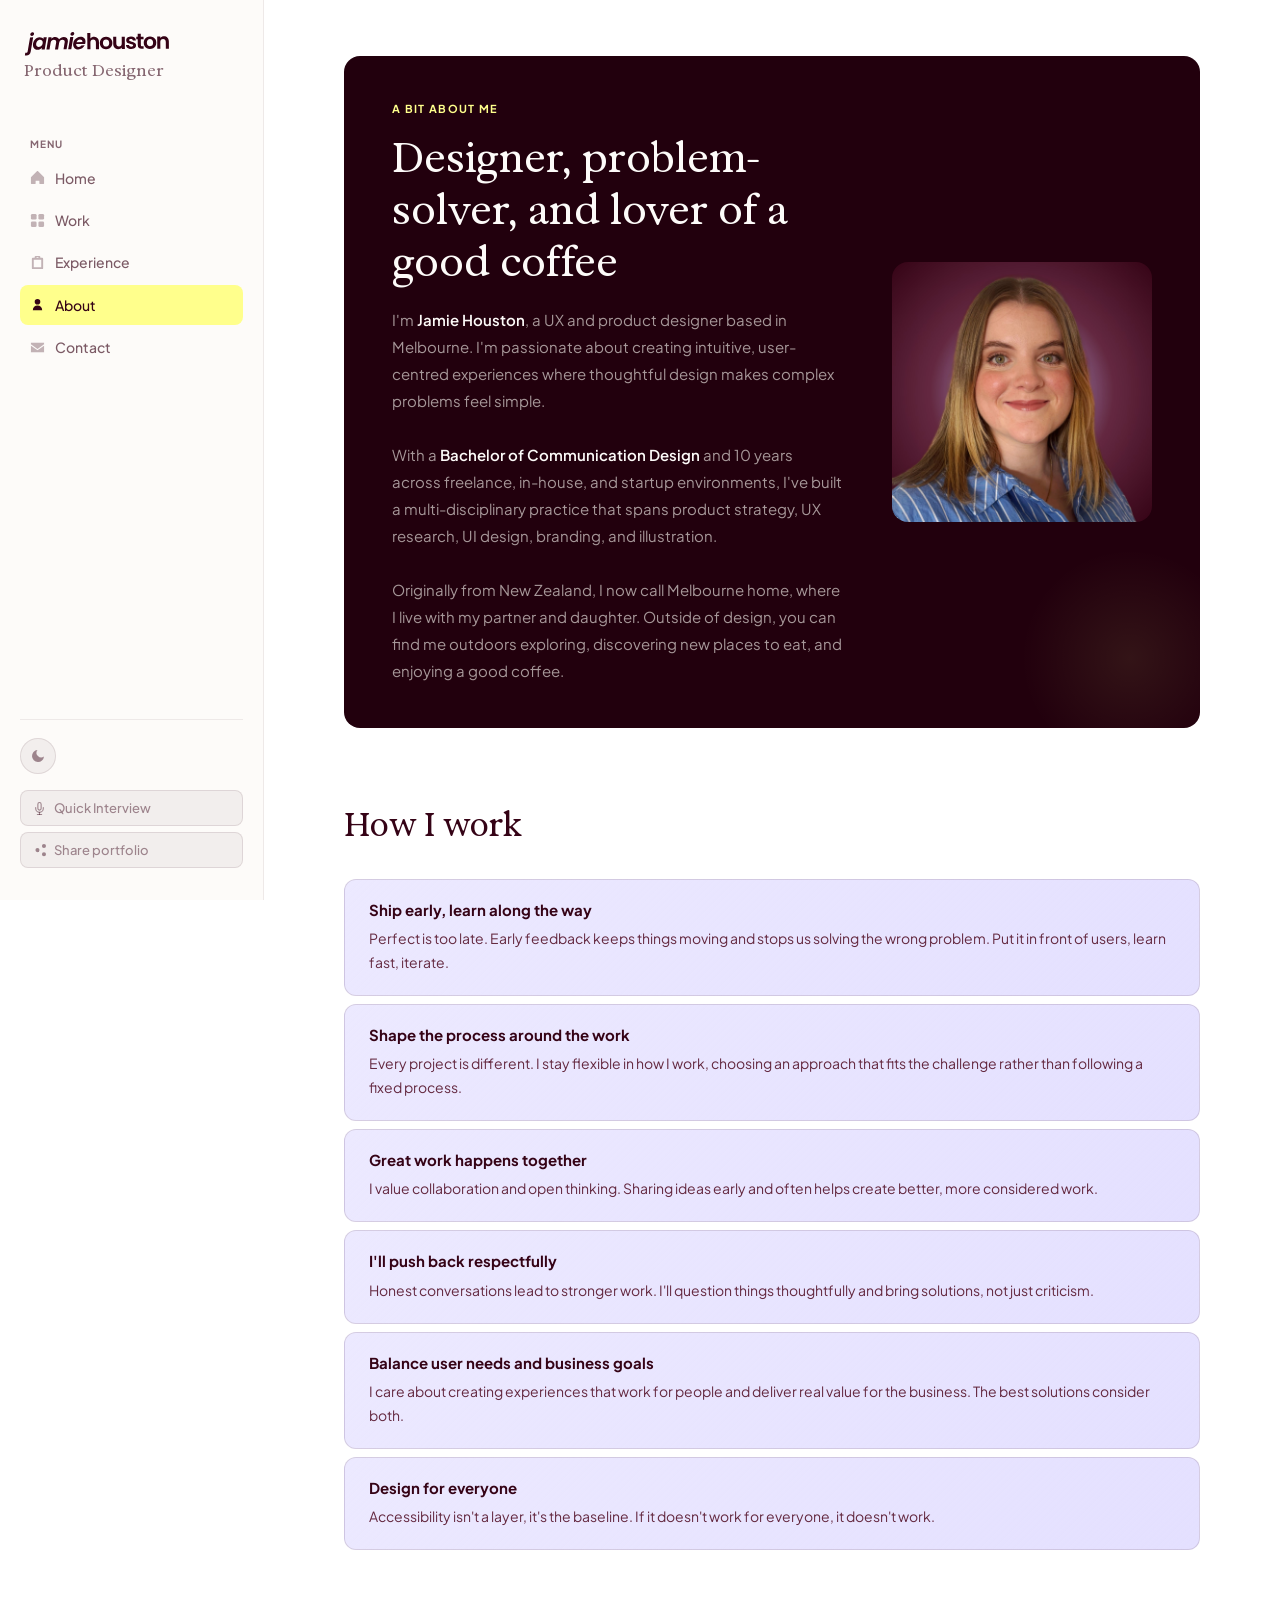
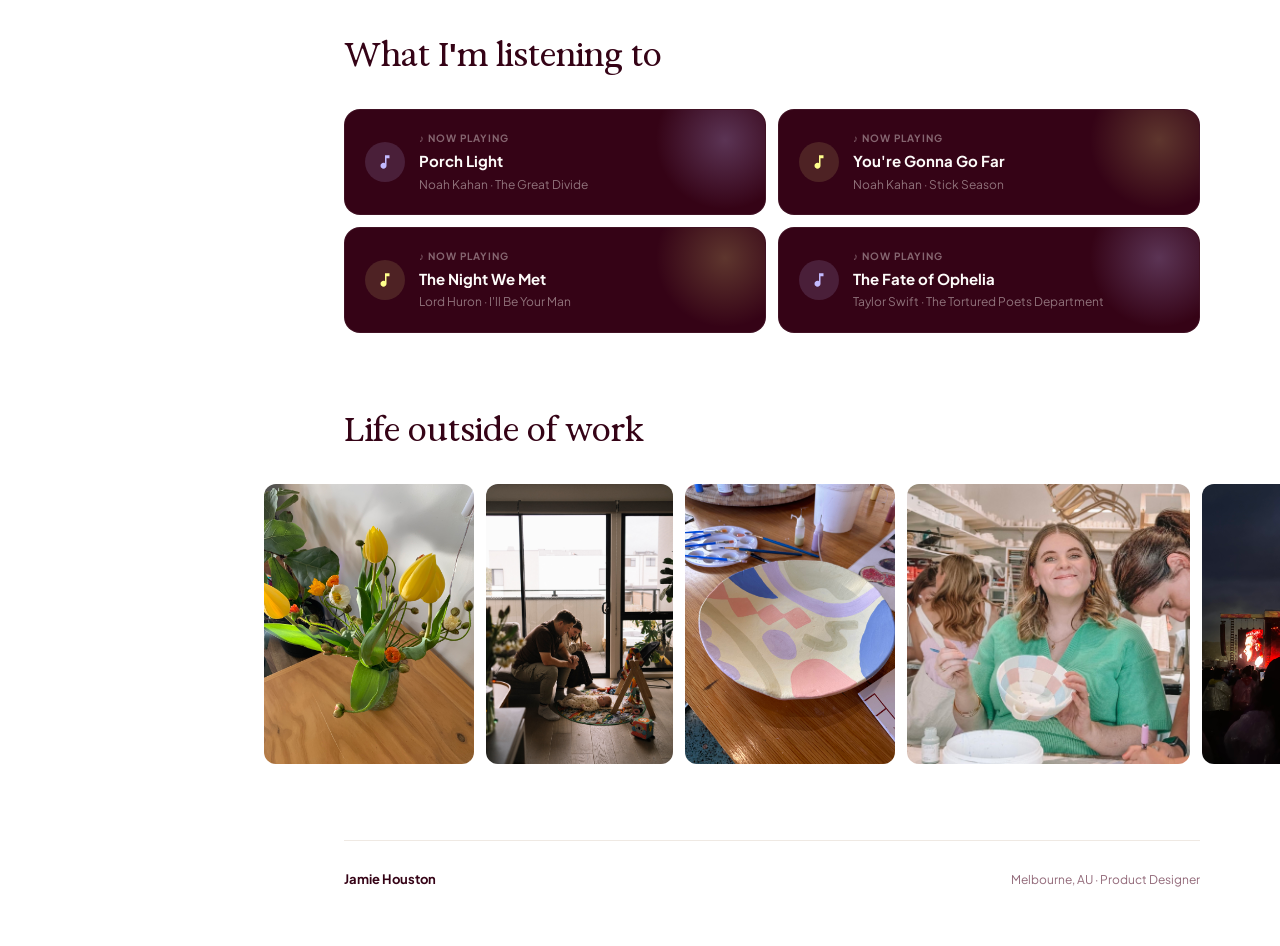
==== commit 6d55cd09: "Update logo, typography, and Featured Projects content Adopt Exposure as the primary display font ac" ====
--- a/about.html
+++ b/about.html
@@ -6,6 +6,7 @@
   <title>About — Jamie Houston</title>
   <style>
     @import url('https://fonts.googleapis.com/css2?family=Plus+Jakarta+Sans:ital,wght@0,400;0,500;0,600;0,700;1,400&display=swap');
+    @font-face{font-family:'Exposure';src:url('ExposureTrialVAR.ttf') format('truetype-variations');font-weight:100 900;font-style:normal;font-display:swap;}@font-face{font-family:'Exposure';src:url('ExposureTrialVAR-Italic.ttf') format('truetype-variations');font-weight:100 900;font-style:italic;font-display:swap;}
     :root {
       --color-white-100:#ffffff;--color-egg-white-200:#fdfbf9;--color-egg-white-300:#efe9e3;
       --color-aubergine-100:#642940;--color-aubergine-200:#350316;--color-aubergine-300:#22000d;
@@ -25,7 +26,7 @@
     .sidebar-identity{display:flex;align-items:center;gap:12px;margin-bottom:32px;padding:0 4px;text-decoration:none;}
     .avatar{width:42px;height:42px;border-radius:50%;flex-shrink:0;overflow:hidden;object-fit:cover;display:block;}
     .sidebar-name{color:var(--color-egg-white-200);font-weight:700;font-size:14px;line-height:1.2;}
-    .sidebar-role{color:rgba(255,251,247,0.55);font-size:12px;margin-top:2px;}
+    .sidebar-role{color:rgba(255,251,247,0.55);font-size:16px;font-family:'Exposure',sans-serif;margin-top:2px;}
     .available-badge{display:flex;align-items:center;gap:6px;background:rgba(255,255,139,0.08);border:1px solid rgba(255,255,139,0.18);border-radius:var(--radius-sm);padding:7px 10px;margin-bottom:20px;font-size:12px;color:var(--color-lemon-200);font-weight:500;}
     .available-dot{width:6px;height:6px;background:var(--color-lemon-200);border-radius:50%;flex-shrink:0;animation:pulse 2.2s ease-in-out infinite;}
     @keyframes pulse{0%,100%{opacity:1;}50%{opacity:0.35;}}
@@ -43,7 +44,7 @@
     .contact-link:hover{color:var(--color-lemon-200);}
     .section{margin-bottom:72px;scroll-margin-top:32px;}
     .section-header{display:flex;align-items:baseline;justify-content:space-between;margin-bottom:28px;}
-    .section-title{font-size:20px;font-weight:700;color:var(--color-aubergine-200);}
+    .section-title{font-size:32px;font-family:'Exposure',sans-serif;font-weight:700;color:var(--color-aubergine-200);}
     .section-meta{font-size:13px;color:rgba(100,41,64,0.7);}
     .tag{display:inline-block;background:var(--color-violet-100);color:var(--color-aubergine-200);font-size:12px;font-weight:600;padding:5px 13px;border-radius:100px;}
     .tag-warm{background:var(--color-lemon-100);color:var(--color-aubergine-200);}
@@ -62,7 +63,7 @@
     .page-subtitle{font-size:15px;color:var(--color-aubergine-100);line-height:1.7;max-width:520px;}
     /* Photo slider */
     .about-slider-section{margin-bottom:72px;}
-    .about-slider-section h2{font-size:20px;font-weight:700;color:var(--color-aubergine-200);margin-bottom:24px;}
+    .about-slider-section h2{font-size:32px;font-family:'Exposure',sans-serif;font-weight:700;color:var(--color-aubergine-200);margin-bottom:24px;}
     .about-slider-wrap{overflow:hidden;margin-left:-60px;margin-right:-60px;}
     @keyframes about-slide{0%{transform:translateX(0);}100%{transform:translateX(-50%);}}
     .about-slider-track{display:flex;gap:12px;width:max-content;animation:about-slide 80s linear infinite;padding:4px 0;}
@@ -96,8 +97,8 @@
     .theme-toggle:hover{background:rgba(255,255,255,0.12);color:var(--color-egg-white-200);}
     html:not(.dark) .sidebar{background:var(--color-egg-white-200);border-right:1px solid rgba(53,3,22,0.07);}
     html:not(.dark) .sidebar-name{color:#350316;}
-    .sidebar-logo{height:17px;width:auto;display:block;}
-    .mobile-topbar-logo{height:18px;width:auto;display:block;}
+    .sidebar-logo{height:24px;width:auto;display:block;}
+    .mobile-topbar-logo{height:25px;width:auto;display:block;}
     html.dark .sidebar-logo,html.dark .mobile-topbar-logo{filter:brightness(0) invert(1);}
     html:not(.dark) .sidebar-role{color:rgba(53,3,22,0.6);}
     html:not(.dark) .available-badge{background:rgba(53,3,22,0.04);border-color:rgba(53,3,22,0.1);color:#350316;}
@@ -182,8 +183,9 @@
     }
 
     .about-headline {
-      font-size: 26px;
+      font-size: 40px;
       font-weight: 700;
+      font-family: 'Exposure', sans-serif;
       color: var(--color-egg-white-200);
       line-height: 1.3;
       margin-bottom: 18px;
@@ -331,7 +333,7 @@
 <div class="layout">
   <!-- MOBILE TOP BAR -->
   <div class="mobile-topbar">
-    <img src="images/jamie-houston-logo.svg" class="mobile-topbar-logo" alt="Jamie Houston">
+    <img src="images/jamie-houston-logo.svg?v=2" class="mobile-topbar-logo" alt="Jamie Houston">
     <div class="mobile-topbar-actions">
       <button class="theme-toggle" onclick="toggleTheme()" title="Toggle theme"></button>
       <button class="hamburger-btn" onclick="toggleMobileMenu()"><svg width="18" height="14" viewBox="0 0 18 14" fill="currentColor"><rect width="18" height="2" rx="1"/><rect y="6" width="18" height="2" rx="1"/><rect y="12" width="18" height="2" rx="1"/></svg></button>
@@ -345,7 +347,7 @@
     <a href="index.html" class="sidebar-identity">
       
       <div>
-        <img src="images/jamie-houston-logo.svg" class="sidebar-logo" alt="Jamie Houston">
+        <img src="images/jamie-houston-logo.svg?v=2" class="sidebar-logo" alt="Jamie Houston">
         <div class="sidebar-role">Product Designer</div>
       </div>
     </a>
@@ -396,7 +398,7 @@
         <div class="about-hero anim-hero">
           <div class="about-hero-inner">
             <div class="about-eyebrow">A bit about me</div>
-            <h1 class="about-headline">Designer, problem-solver,<br>and lover of a good coffee</h1>
+            <h1 class="about-headline">Designer, problem-solver, and lover of a good coffee</h1>
             <p class="about-body">
               I'm <strong>Jamie Houston</strong>, a UX and product designer based in Melbourne. I'm passionate about creating intuitive, user-centred experiences where thoughtful design makes complex problems feel simple.<br><br>
               With a <strong>Bachelor of Communication Design</strong> and 10 years across freelance, in-house, and startup environments, I've built a multi-disciplinary practice that spans product strategy, UX research, UI design, branding, and illustration.<br><br>
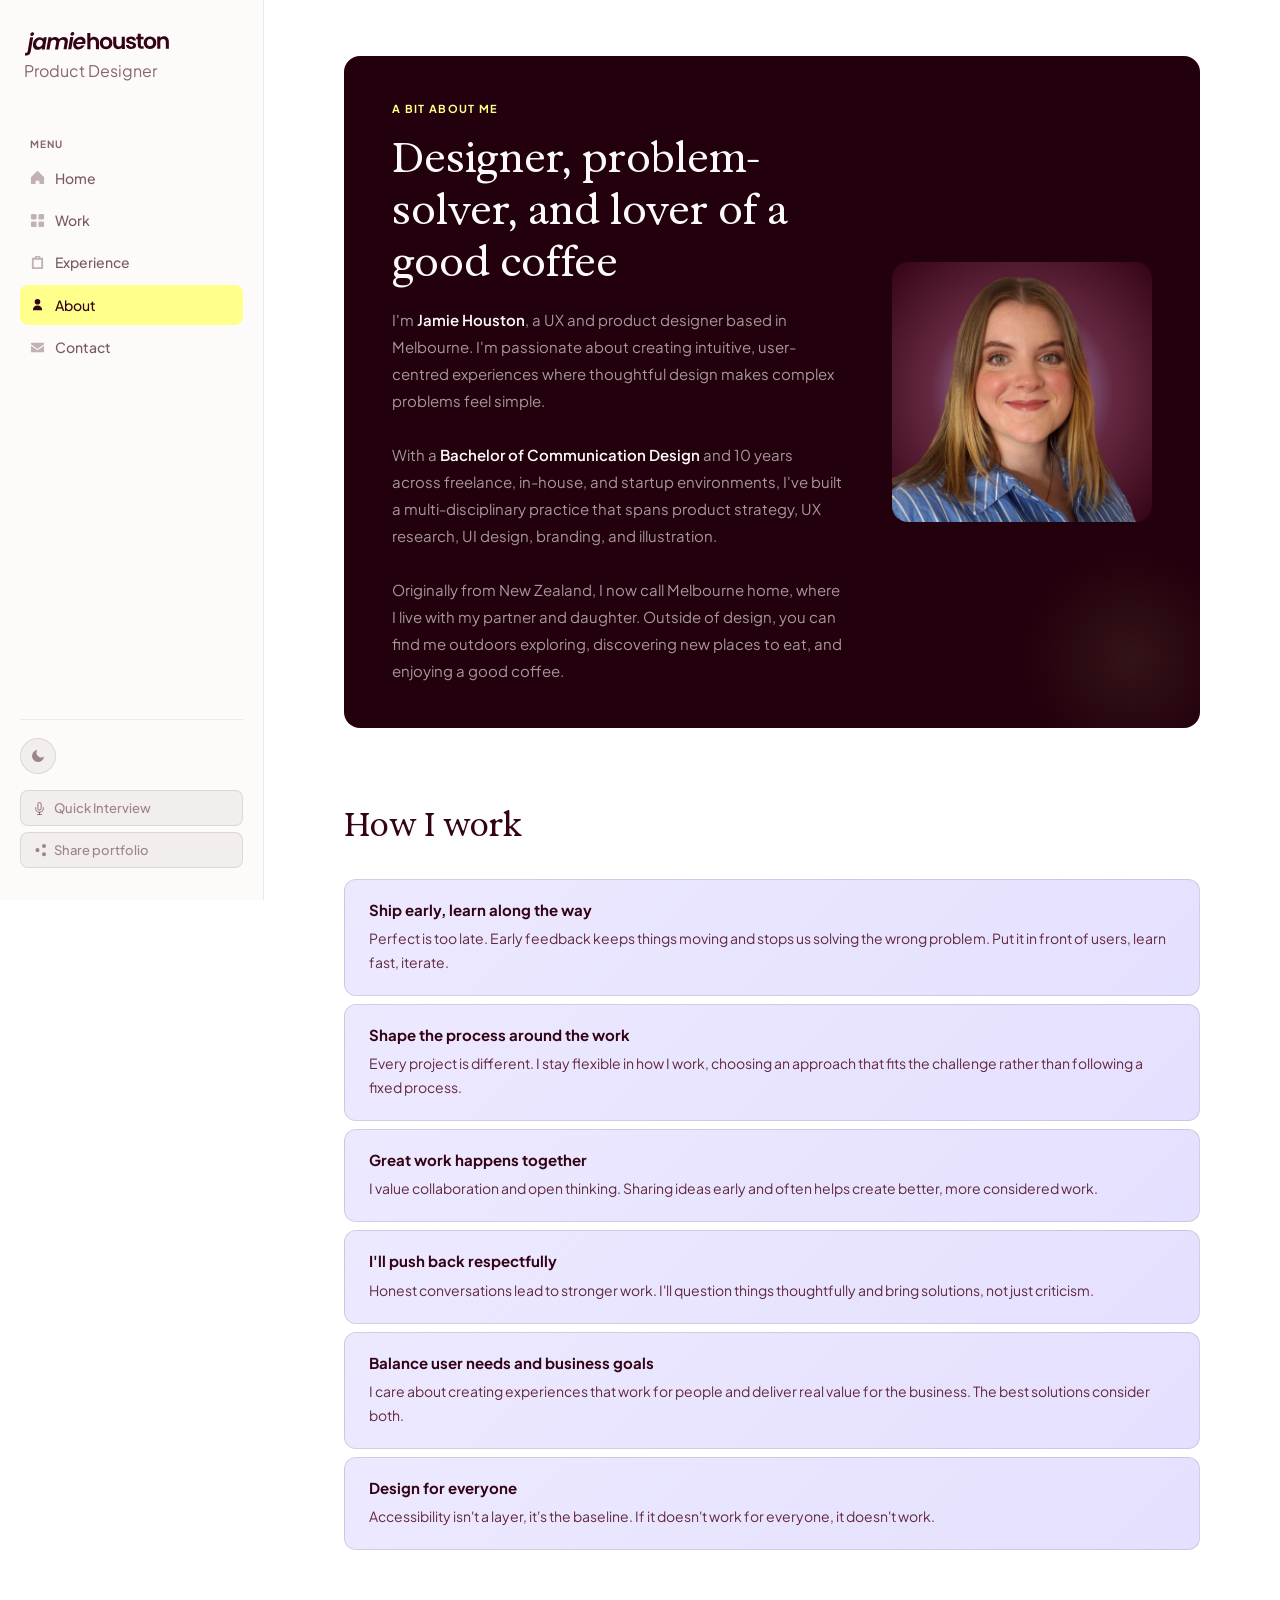
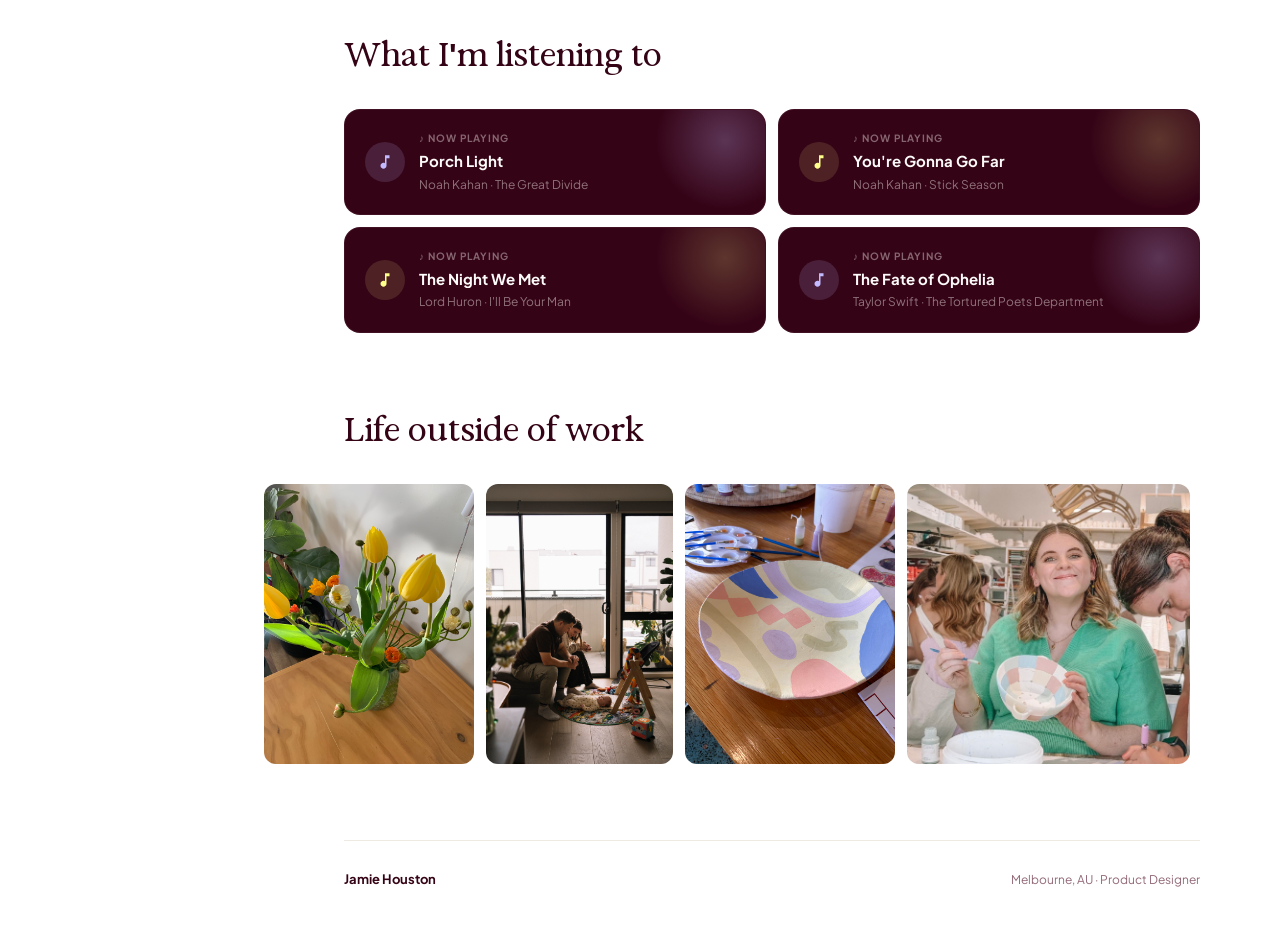
==== commit dacd7d5e: "Add j favicon and set sidebar role to Plus Jakarta Sans Maroon circle with the lemon j from the logo" ====
--- a/about.html
+++ b/about.html
@@ -4,6 +4,8 @@
   <meta charset="UTF-8">
   <meta name="viewport" content="width=device-width, initial-scale=1.0">
   <title>About — Jamie Houston</title>
+  <link rel="icon" href="/favicon.svg" type="image/svg+xml">
+  <link rel="apple-touch-icon" href="/apple-touch-icon.png">
   <style>
     @import url('https://fonts.googleapis.com/css2?family=Plus+Jakarta+Sans:ital,wght@0,400;0,500;0,600;0,700;1,400&display=swap');
     @font-face{font-family:'Exposure';src:url('ExposureTrialVAR.ttf') format('truetype-variations');font-weight:100 900;font-style:normal;font-display:swap;}@font-face{font-family:'Exposure';src:url('ExposureTrialVAR-Italic.ttf') format('truetype-variations');font-weight:100 900;font-style:italic;font-display:swap;}
@@ -26,7 +28,7 @@
     .sidebar-identity{display:flex;align-items:center;gap:12px;margin-bottom:32px;padding:0 4px;text-decoration:none;}
     .avatar{width:42px;height:42px;border-radius:50%;flex-shrink:0;overflow:hidden;object-fit:cover;display:block;}
     .sidebar-name{color:var(--color-egg-white-200);font-weight:700;font-size:14px;line-height:1.2;}
-    .sidebar-role{color:rgba(255,251,247,0.55);font-size:16px;font-family:'Exposure',sans-serif;margin-top:2px;}
+    .sidebar-role{color:rgba(255,251,247,0.55);font-size:16px;font-family:'Plus Jakarta Sans',sans-serif;margin-top:2px;}
     .available-badge{display:flex;align-items:center;gap:6px;background:rgba(255,255,139,0.08);border:1px solid rgba(255,255,139,0.18);border-radius:var(--radius-sm);padding:7px 10px;margin-bottom:20px;font-size:12px;color:var(--color-lemon-200);font-weight:500;}
     .available-dot{width:6px;height:6px;background:var(--color-lemon-200);border-radius:50%;flex-shrink:0;animation:pulse 2.2s ease-in-out infinite;}
     @keyframes pulse{0%,100%{opacity:1;}50%{opacity:0.35;}}
